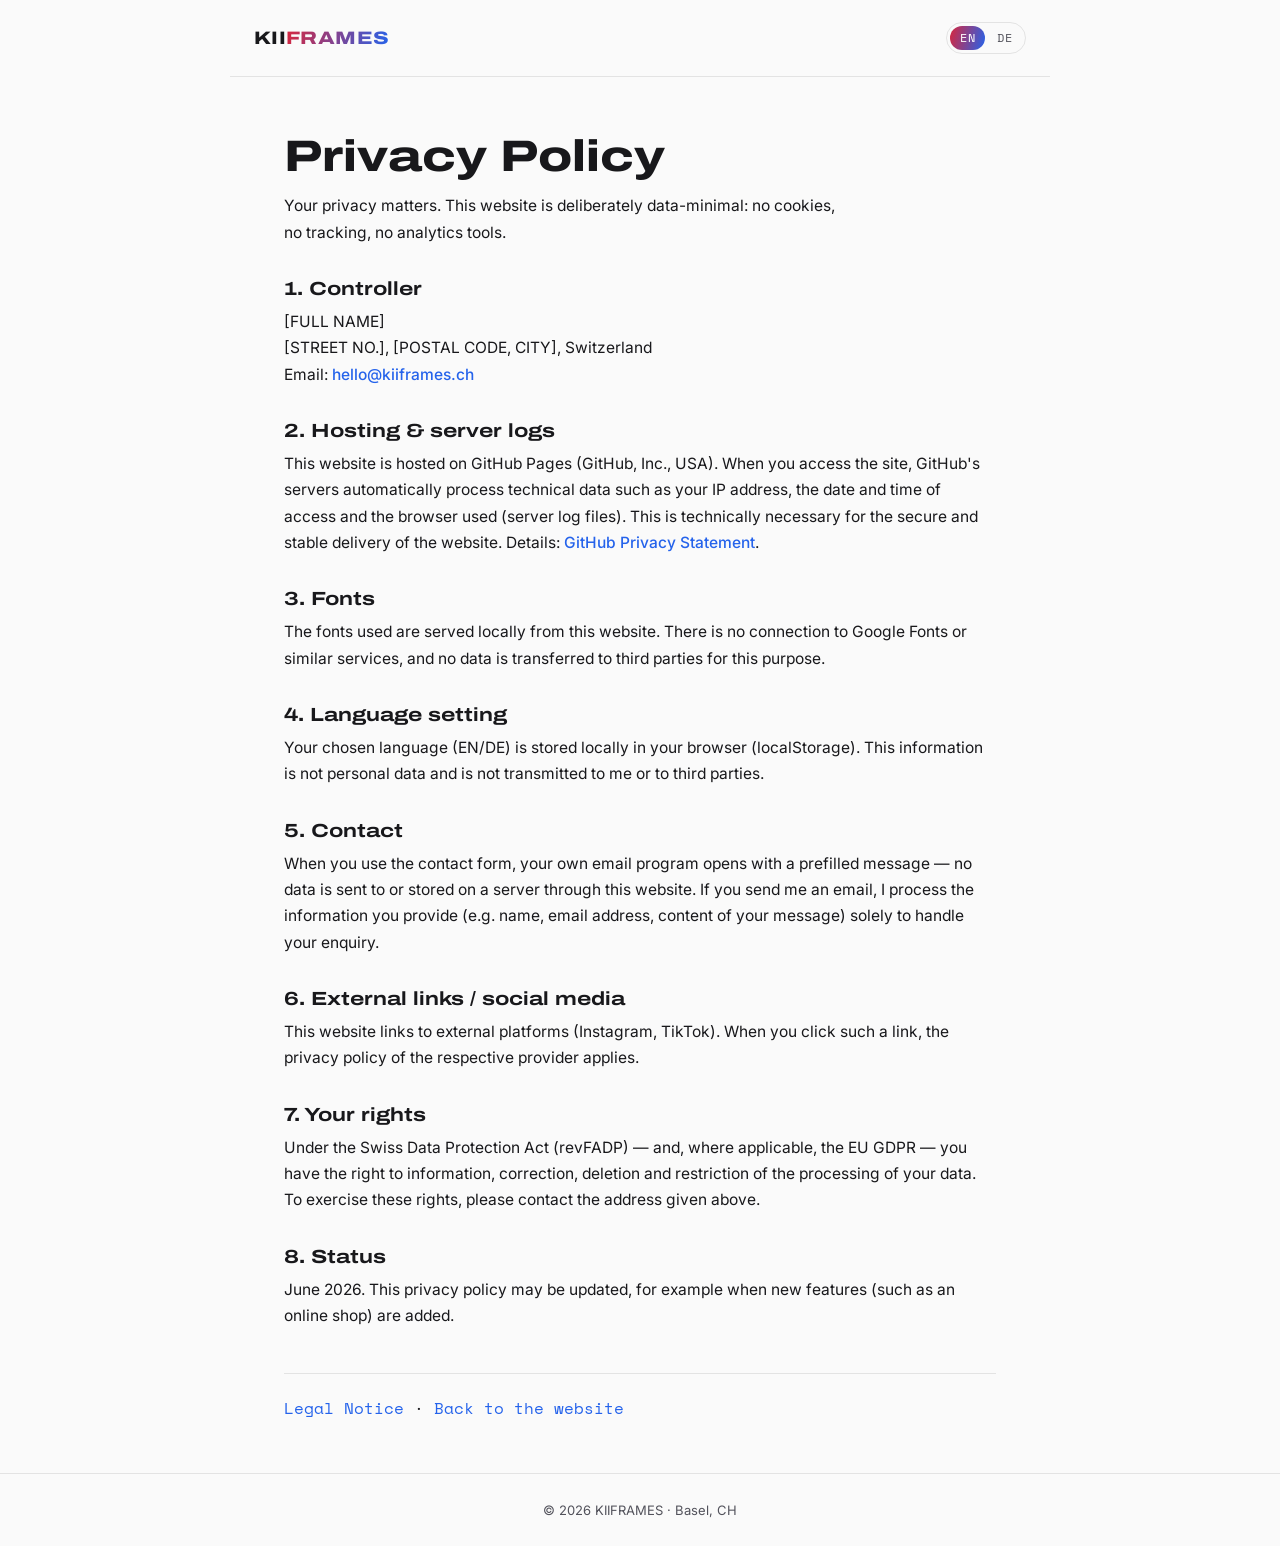
==== datenschutz.html @ 777efaf3 "feat: bilingual Impressum + Datenschutzerklaerung (Swiss law) Add impressum.html and datenschutz.htm" ====
<!DOCTYPE html>
<html lang="en">
<head>
<meta charset="UTF-8">
<meta name="viewport" content="width=device-width, initial-scale=1.0">
<meta http-equiv="Content-Security-Policy" content="default-src 'self'; base-uri 'self'; object-src 'none'; img-src 'self' data:; style-src 'self'; font-src 'self'; script-src 'self'; connect-src 'self'; form-action 'self'">
<title>Privacy Policy — KIIFRAMES</title>
<meta name="robots" content="noindex">
<link rel="icon" href="data:image/svg+xml,%3Csvg xmlns='http://www.w3.org/2000/svg' viewBox='0 0 32 32'%3E%3Crect width='32' height='32' rx='7' fill='%2314141A'/%3E%3Ctext x='16' y='22' font-family='Arial,sans-serif' font-size='17' font-weight='800' fill='%23D7263D' text-anchor='middle'%3EK%3C/text%3E%3C/svg%3E">
<link rel="stylesheet" href="fonts.css?v=1">
<link rel="stylesheet" href="styles.css?v=4">
</head>
<body class="legal-page">

<header class="legal-topbar">
  <a href="index.html" class="logo" aria-label="KIIFRAMES home">KII<span class="logo-accent">FRAMES</span></a>
  <div class="lang-switch" role="group" aria-label="Language / Sprache">
    <button type="button" class="lang-opt" data-lang="en" aria-pressed="true">EN</button>
    <button type="button" class="lang-opt" data-lang="de" aria-pressed="false">DE</button>
  </div>
</header>

<main class="legal">

  <!-- ENGLISH -->
  <div data-lang-content="en">
    <h1>Privacy Policy</h1>
    <p class="legal-lead">Your privacy matters. This website is deliberately data-minimal: no cookies, no tracking, no analytics tools.</p>

    <h2>1. Controller</h2>
    <p>
      [FULL NAME]<br>
      [STREET NO.], [POSTAL CODE, CITY], Switzerland<br>
      Email: <a href="mailto:hello@kiiframes.ch">hello@kiiframes.ch</a>
    </p>

    <h2>2. Hosting &amp; server logs</h2>
    <p>This website is hosted on GitHub Pages (GitHub, Inc., USA). When you access the site, GitHub's servers automatically process technical data such as your IP address, the date and time of access and the browser used (server log files). This is technically necessary for the secure and stable delivery of the website. Details: <a href="https://docs.github.com/site-policy/privacy-policies/github-general-privacy-statement" target="_blank" rel="noopener noreferrer">GitHub Privacy Statement</a>.</p>

    <h2>3. Fonts</h2>
    <p>The fonts used are served locally from this website. There is no connection to Google Fonts or similar services, and no data is transferred to third parties for this purpose.</p>

    <h2>4. Language setting</h2>
    <p>Your chosen language (EN/DE) is stored locally in your browser (localStorage). This information is not personal data and is not transmitted to me or to third parties.</p>

    <h2>5. Contact</h2>
    <p>When you use the contact form, your own email program opens with a prefilled message — no data is sent to or stored on a server through this website. If you send me an email, I process the information you provide (e.g. name, email address, content of your message) solely to handle your enquiry.</p>

    <h2>6. External links / social media</h2>
    <p>This website links to external platforms (Instagram, TikTok). When you click such a link, the privacy policy of the respective provider applies.</p>

    <h2>7. Your rights</h2>
    <p>Under the Swiss Data Protection Act (revFADP) — and, where applicable, the EU GDPR — you have the right to information, correction, deletion and restriction of the processing of your data. To exercise these rights, please contact the address given above.</p>

    <h2>8. Status</h2>
    <p>June 2026. This privacy policy may be updated, for example when new features (such as an online shop) are added.</p>

    <p class="legal-links"><a href="impressum.html">Legal Notice</a> · <a href="index.html">Back to the website</a></p>
  </div>

  <!-- DEUTSCH -->
  <div data-lang-content="de">
    <h1>Datenschutzerklärung</h1>
    <p class="legal-lead">Der Schutz deiner Daten ist mir wichtig. Diese Website ist bewusst datensparsam: keine Cookies, kein Tracking, keine Analyse-Tools.</p>

    <h2>1. Verantwortlicher</h2>
    <p>
      [VOLLSTÄNDIGER NAME]<br>
      [STRASSE NR.], [PLZ ORT], Schweiz<br>
      E-Mail: <a href="mailto:hello@kiiframes.ch">hello@kiiframes.ch</a>
    </p>

    <h2>2. Hosting &amp; Server-Logs</h2>
    <p>Diese Website wird über GitHub Pages (GitHub, Inc., USA) gehostet. Beim Aufruf der Seite verarbeiten die Server von GitHub aus technischen Gründen automatisch Daten wie deine IP-Adresse, Datum und Uhrzeit des Zugriffs sowie den verwendeten Browser (Server-Logfiles). Dies ist für die sichere und stabile Auslieferung der Website technisch notwendig. Details: <a href="https://docs.github.com/site-policy/privacy-policies/github-general-privacy-statement" target="_blank" rel="noopener noreferrer">GitHub Privacy Statement</a>.</p>

    <h2>3. Schriftarten</h2>
    <p>Die verwendeten Schriftarten werden lokal von dieser Website ausgeliefert. Es besteht keine Verbindung zu Google Fonts oder ähnlichen Diensten; dabei werden keine Daten an Dritte übertragen.</p>

    <h2>4. Spracheinstellung</h2>
    <p>Deine gewählte Sprache (DE/EN) wird lokal in deinem Browser gespeichert (localStorage). Diese Information ist nicht personenbezogen und wird weder an mich noch an Dritte übermittelt.</p>

    <h2>5. Kontaktaufnahme</h2>
    <p>Wenn du das Kontaktformular nutzt, öffnet sich dein eigenes E-Mail-Programm mit einer vorausgefüllten Nachricht — es werden keine Daten über diese Website an einen Server übermittelt oder gespeichert. Sendest du mir eine E-Mail, verarbeite ich die von dir mitgeteilten Angaben (z.B. Name, E-Mail-Adresse, Inhalt der Nachricht) ausschliesslich zur Bearbeitung deiner Anfrage.</p>

    <h2>6. Externe Links / Social Media</h2>
    <p>Diese Website verlinkt auf externe Plattformen (Instagram, TikTok). Beim Klick auf einen solchen Link gelten die Datenschutzbestimmungen des jeweiligen Anbieters.</p>

    <h2>7. Deine Rechte</h2>
    <p>Im Rahmen des Schweizer Datenschutzgesetzes (revDSG) — und sofern anwendbar der EU-DSGVO — hast du das Recht auf Auskunft, Berichtigung, Löschung und Einschränkung der Bearbeitung deiner Daten. Wende dich dafür an die oben genannte Kontaktadresse.</p>

    <h2>8. Stand</h2>
    <p>Juni 2026. Diese Datenschutzerklärung kann angepasst werden, z.B. wenn neue Funktionen (etwa ein Online-Shop) hinzukommen.</p>

    <p class="legal-links"><a href="impressum.html">Impressum</a> · <a href="index.html">Zurück zur Website</a></p>
  </div>

</main>

<footer class="legal-footer">
  <p>© 2026 KIIFRAMES · Basel, CH</p>
</footer>

<script src="legal.js?v=1"></script>
</body>
</html>
---- fonts.css ----
﻿/* latin-ext */
@font-face {
  font-family: 'Archivo Expanded';
  font-style: normal;
  font-weight: 600;
  font-stretch: 125%;
  font-display: swap;
  src: url(fonts/k3kPo8UDI-1M0wlSV9XAw6lQkqWY8Q8EsLyTOxK-vA.woff2) format('woff2');
  unicode-range: U+0100-02BA, U+02BD-02C5, U+02C7-02CC, U+02CE-02D7, U+02DD-02FF, U+0304, U+0308, U+0329, U+1D00-1DBF, U+1E00-1E9F, U+1EF2-1EFF, U+2020, U+20A0-20AB, U+20AD-20C0, U+2113, U+2C60-2C7F, U+A720-A7FF;
}
/* latin */
@font-face {
  font-family: 'Archivo Expanded';
  font-style: normal;
  font-weight: 600;
  font-stretch: 125%;
  font-display: swap;
  src: url(fonts/k3kPo8UDI-1M0wlSV9XAw6lQkqWY8Q8EsLydOxI.woff2) format('woff2');
  unicode-range: U+0000-00FF, U+0131, U+0152-0153, U+02BB-02BC, U+02C6, U+02DA, U+02DC, U+0304, U+0308, U+0329, U+2000-206F, U+20AC, U+2122, U+2191, U+2193, U+2212, U+2215, U+FEFF, U+FFFD;
}
/* latin-ext */
@font-face {
  font-family: 'Archivo Expanded';
  font-style: normal;
  font-weight: 700;
  font-stretch: 125%;
  font-display: swap;
  src: url(fonts/k3kPo8UDI-1M0wlSV9XAw6lQkqWY8Q8EsLyTOxK-vA.woff2) format('woff2');
  unicode-range: U+0100-02BA, U+02BD-02C5, U+02C7-02CC, U+02CE-02D7, U+02DD-02FF, U+0304, U+0308, U+0329, U+1D00-1DBF, U+1E00-1E9F, U+1EF2-1EFF, U+2020, U+20A0-20AB, U+20AD-20C0, U+2113, U+2C60-2C7F, U+A720-A7FF;
}
/* latin */
@font-face {
  font-family: 'Archivo Expanded';
  font-style: normal;
  font-weight: 700;
  font-stretch: 125%;
  font-display: swap;
  src: url(fonts/k3kPo8UDI-1M0wlSV9XAw6lQkqWY8Q8EsLydOxI.woff2) format('woff2');
  unicode-range: U+0000-00FF, U+0131, U+0152-0153, U+02BB-02BC, U+02C6, U+02DA, U+02DC, U+0304, U+0308, U+0329, U+2000-206F, U+20AC, U+2122, U+2191, U+2193, U+2212, U+2215, U+FEFF, U+FFFD;
}
/* latin-ext */
@font-face {
  font-family: 'Archivo Expanded';
  font-style: normal;
  font-weight: 800;
  font-stretch: 125%;
  font-display: swap;
  src: url(fonts/k3kPo8UDI-1M0wlSV9XAw6lQkqWY8Q8EsLyTOxK-vA.woff2) format('woff2');
  unicode-range: U+0100-02BA, U+02BD-02C5, U+02C7-02CC, U+02CE-02D7, U+02DD-02FF, U+0304, U+0308, U+0329, U+1D00-1DBF, U+1E00-1E9F, U+1EF2-1EFF, U+2020, U+20A0-20AB, U+20AD-20C0, U+2113, U+2C60-2C7F, U+A720-A7FF;
}
/* latin */
@font-face {
  font-family: 'Archivo Expanded';
  font-style: normal;
  font-weight: 800;
  font-stretch: 125%;
  font-display: swap;
  src: url(fonts/k3kPo8UDI-1M0wlSV9XAw6lQkqWY8Q8EsLydOxI.woff2) format('woff2');
  unicode-range: U+0000-00FF, U+0131, U+0152-0153, U+02BB-02BC, U+02C6, U+02DA, U+02DC, U+0304, U+0308, U+0329, U+2000-206F, U+20AC, U+2122, U+2191, U+2193, U+2212, U+2215, U+FEFF, U+FFFD;
}
/* latin-ext */
@font-face {
  font-family: 'Inter';
  font-style: normal;
  font-weight: 400;
  font-display: swap;
  src: url(fonts/UcC73FwrK3iLTeHuS_nVMrMxCp50SjIa25L7SUc.woff2) format('woff2');
  unicode-range: U+0100-02BA, U+02BD-02C5, U+02C7-02CC, U+02CE-02D7, U+02DD-02FF, U+0304, U+0308, U+0329, U+1D00-1DBF, U+1E00-1E9F, U+1EF2-1EFF, U+2020, U+20A0-20AB, U+20AD-20C0, U+2113, U+2C60-2C7F, U+A720-A7FF;
}
/* latin */
@font-face {
  font-family: 'Inter';
  font-style: normal;
  font-weight: 400;
  font-display: swap;
  src: url(fonts/UcC73FwrK3iLTeHuS_nVMrMxCp50SjIa1ZL7.woff2) format('woff2');
  unicode-range: U+0000-00FF, U+0131, U+0152-0153, U+02BB-02BC, U+02C6, U+02DA, U+02DC, U+0304, U+0308, U+0329, U+2000-206F, U+20AC, U+2122, U+2191, U+2193, U+2212, U+2215, U+FEFF, U+FFFD;
}
/* latin-ext */
@font-face {
  font-family: 'Inter';
  font-style: normal;
  font-weight: 500;
  font-display: swap;
  src: url(fonts/UcC73FwrK3iLTeHuS_nVMrMxCp50SjIa25L7SUc.woff2) format('woff2');
  unicode-range: U+0100-02BA, U+02BD-02C5, U+02C7-02CC, U+02CE-02D7, U+02DD-02FF, U+0304, U+0308, U+0329, U+1D00-1DBF, U+1E00-1E9F, U+1EF2-1EFF, U+2020, U+20A0-20AB, U+20AD-20C0, U+2113, U+2C60-2C7F, U+A720-A7FF;
}
/* latin */
@font-face {
  font-family: 'Inter';
  font-style: normal;
  font-weight: 500;
  font-display: swap;
  src: url(fonts/UcC73FwrK3iLTeHuS_nVMrMxCp50SjIa1ZL7.woff2) format('woff2');
  unicode-range: U+0000-00FF, U+0131, U+0152-0153, U+02BB-02BC, U+02C6, U+02DA, U+02DC, U+0304, U+0308, U+0329, U+2000-206F, U+20AC, U+2122, U+2191, U+2193, U+2212, U+2215, U+FEFF, U+FFFD;
}
/* latin-ext */
@font-face {
  font-family: 'Inter';
  font-style: normal;
  font-weight: 600;
  font-display: swap;
  src: url(fonts/UcC73FwrK3iLTeHuS_nVMrMxCp50SjIa25L7SUc.woff2) format('woff2');
  unicode-range: U+0100-02BA, U+02BD-02C5, U+02C7-02CC, U+02CE-02D7, U+02DD-02FF, U+0304, U+0308, U+0329, U+1D00-1DBF, U+1E00-1E9F, U+1EF2-1EFF, U+2020, U+20A0-20AB, U+20AD-20C0, U+2113, U+2C60-2C7F, U+A720-A7FF;
}
/* latin */
@font-face {
  font-family: 'Inter';
  font-style: normal;
  font-weight: 600;
  font-display: swap;
  src: url(fonts/UcC73FwrK3iLTeHuS_nVMrMxCp50SjIa1ZL7.woff2) format('woff2');
  unicode-range: U+0000-00FF, U+0131, U+0152-0153, U+02BB-02BC, U+02C6, U+02DA, U+02DC, U+0304, U+0308, U+0329, U+2000-206F, U+20AC, U+2122, U+2191, U+2193, U+2212, U+2215, U+FEFF, U+FFFD;
}
/* latin-ext */
@font-face {
  font-family: 'Inter';
  font-style: normal;
  font-weight: 700;
  font-display: swap;
  src: url(fonts/UcC73FwrK3iLTeHuS_nVMrMxCp50SjIa25L7SUc.woff2) format('woff2');
  unicode-range: U+0100-02BA, U+02BD-02C5, U+02C7-02CC, U+02CE-02D7, U+02DD-02FF, U+0304, U+0308, U+0329, U+1D00-1DBF, U+1E00-1E9F, U+1EF2-1EFF, U+2020, U+20A0-20AB, U+20AD-20C0, U+2113, U+2C60-2C7F, U+A720-A7FF;
}
/* latin */
@font-face {
  font-family: 'Inter';
  font-style: normal;
  font-weight: 700;
  font-display: swap;
  src: url(fonts/UcC73FwrK3iLTeHuS_nVMrMxCp50SjIa1ZL7.woff2) format('woff2');
  unicode-range: U+0000-00FF, U+0131, U+0152-0153, U+02BB-02BC, U+02C6, U+02DA, U+02DC, U+0304, U+0308, U+0329, U+2000-206F, U+20AC, U+2122, U+2191, U+2193, U+2212, U+2215, U+FEFF, U+FFFD;
}
/* latin-ext */
@font-face {
  font-family: 'Space Mono';
  font-style: normal;
  font-weight: 400;
  font-display: swap;
  src: url(fonts/i7dPIFZifjKcF5UAWdDRYE98RWq7.woff2) format('woff2');
  unicode-range: U+0100-02BA, U+02BD-02C5, U+02C7-02CC, U+02CE-02D7, U+02DD-02FF, U+0304, U+0308, U+0329, U+1D00-1DBF, U+1E00-1E9F, U+1EF2-1EFF, U+2020, U+20A0-20AB, U+20AD-20C0, U+2113, U+2C60-2C7F, U+A720-A7FF;
}
/* latin */
@font-face {
  font-family: 'Space Mono';
  font-style: normal;
  font-weight: 400;
  font-display: swap;
  src: url(fonts/i7dPIFZifjKcF5UAWdDRYEF8RQ.woff2) format('woff2');
  unicode-range: U+0000-00FF, U+0131, U+0152-0153, U+02BB-02BC, U+02C6, U+02DA, U+02DC, U+0304, U+0308, U+0329, U+2000-206F, U+20AC, U+2122, U+2191, U+2193, U+2212, U+2215, U+FEFF, U+FFFD;
}
---- styles.css ----
/* Custom animatable property — workaround for the Chromium bug where
   backdrop-filter blur snaps instead of transitioning smoothly */
@property --blur-amount {
  syntax: '<length>';
  inherits: false;
  initial-value: 0px;
}

/* ============================================
   KIIFRAMES — Design Tokens
   ============================================ */
:root {
  /* Monochrome + blue accent (UI/UX Pro Max "sports portfolio" recommendation) */
  --color-bg: #FAFAFA;
  --color-bg-soft: #F1F1F4;
  --color-ink: #18181B;
  --color-ink-soft: #52525B;
  --color-accent: #2563EB;        /* blue — primary interactive accent */
  --color-accent-2: #D7263D;      /* red — secondary accent ("Rotblau") */
  --color-accent-soft: #DBE6FE;
  --gradient-rb: linear-gradient(105deg, #D7263D 0%, #2563EB 100%);
  --color-line: rgba(24, 24, 27, 0.1);
  --color-white: #ffffff;

  --radius-sm: 14px;
  --radius-md: 22px;
  --radius-lg: 32px;
  --radius-pill: 999px;

  --ease-out: cubic-bezier(0.16, 1, 0.3, 1);
  --ease-spring: cubic-bezier(0.34, 1.56, 0.64, 1);

  --font-display: 'Archivo Expanded', sans-serif;
  --font-body: 'Inter', sans-serif;
  --font-mono: 'Space Mono', monospace;
}

* { margin: 0; padding: 0; box-sizing: border-box; }

html { scroll-behavior: smooth; }

body {
  background: var(--color-bg);
  color: var(--color-ink);
  font-family: var(--font-body);
  -webkit-font-smoothing: antialiased;
  overflow-x: hidden;
}

img { display: block; max-width: 100%; }
a { color: inherit; text-decoration: none; }
button { font-family: inherit; border: none; background: none; cursor: pointer; }
ul { list-style: none; }
::selection { background: var(--color-accent); color: white; }

/* Reduced motion respect */
@media (prefers-reduced-motion: reduce) {
  * { animation-duration: 0.01ms !important; transition-duration: 0.01ms !important; scroll-behavior: auto !important; }
}

/* Focus visibility */
a:focus-visible, button:focus-visible, input:focus-visible, select:focus-visible, textarea:focus-visible {
  outline: 2px solid var(--color-accent);
  outline-offset: 3px;
  border-radius: var(--radius-sm);
}

/* Skip link — keyboard users jump past the nav */
.skip-link {
  position: absolute;
  top: -60px;
  left: 16px;
  z-index: 3000;
  padding: 10px 18px;
  background: var(--color-ink);
  color: white;
  border-radius: var(--radius-pill);
  font-size: 14px;
  font-weight: 600;
  transition: top 0.25s var(--ease-out);
}
.skip-link:focus { top: 16px; }

/* ============================================
   Grain overlay + cursor glow
   ============================================ */
.grain-overlay {
  position: fixed;
  inset: 0;
  pointer-events: none;
  z-index: 9998;
  opacity: 0.025;
  mix-blend-mode: overlay;
  background-image: url("data:image/svg+xml,%3Csvg xmlns='http://www.w3.org/2000/svg' width='100' height='100'%3E%3Cfilter id='n'%3E%3CfeTurbulence type='fractalNoise' baseFrequency='0.9' numOctaves='2' stitchTiles='stitch'/%3E%3C/filter%3E%3Crect width='100%25' height='100%25' filter='url(%23n)'/%3E%3C/svg%3E");
}
.cursor-glow {
  position: fixed;
  width: 500px;
  height: 500px;
  border-radius: 50%;
  background: radial-gradient(circle, rgba(37, 99, 235, 0.06), transparent 70%);
  pointer-events: none;
  z-index: 1;
  transform: translate(-50%, -50%);
  transition: opacity 0.3s;
  opacity: 0;
}
@media (hover: hover) and (pointer: fine) {
  .cursor-glow.active { opacity: 1; }
}

/* ============================================
   Navbar
   ============================================ */
.navbar {
  position: fixed;
  top: 0; left: 0; right: 0;
  z-index: 1000;
  padding: 18px 32px;
  transition: padding 0.3s var(--ease-out), background 0.3s var(--ease-out);
}
.navbar.scrolled { padding: 14px 24px; }
.navbar-inner {
  max-width: 1240px;
  margin: 0 auto;
  display: flex;
  align-items: center;
  justify-content: space-between;
  padding: 0;
  border: 1px solid transparent; /* reserved so the pill border adds no shift */
  border-radius: var(--radius-pill);
  transition:
    max-width 0.45s var(--ease-out),
    padding 0.45s var(--ease-out),
    background-color 0.45s var(--ease-out),
    border-color 0.45s var(--ease-out),
    box-shadow 0.45s var(--ease-out);
}
/* Scrolled: the bar condenses into a centered floating glass pill;
   it resets to full width once you scroll back to the very top. */
.navbar.scrolled .navbar-inner {
  max-width: 1080px;
  padding: 9px 12px 9px 22px;
  /* Real frosted glass: low opacity so the strong blur behind shows through,
     a faint white rim and a top sheen for the glassy highlight. */
  background-color: rgba(250, 250, 250, 0.42);
  backdrop-filter: blur(26px) saturate(165%);
  -webkit-backdrop-filter: blur(26px) saturate(165%);
  border-color: rgba(255, 255, 255, 0.55);
  box-shadow: 0 16px 44px -20px rgba(20, 20, 26, 0.3),
              inset 0 1px 0 rgba(255, 255, 255, 0.6);
}
.logo {
  font-family: var(--font-display);
  font-weight: 800;
  font-size: 18px;
  letter-spacing: 0.02em;
}
.logo-accent {
  color: var(--color-accent-2); /* fallback */
  background: var(--gradient-rb);
  -webkit-background-clip: text;
  background-clip: text;
  -webkit-text-fill-color: transparent;
}

.nav-links {
  display: flex;
  align-items: center;
  gap: 24px;
  font-size: 14px;
  font-weight: 500;
}
.nav-links a {
  position: relative;
  padding: 6px 2px;
  color: var(--color-ink-soft);
  transition: color 0.2s;
}
.nav-links a:not(.nav-cta):not(.nav-social)::after {
  content: '';
  position: absolute;
  left: 0; bottom: 0;
  width: 0; height: 1.5px;
  background: var(--color-accent);
  transition: width 0.3s var(--ease-out);
}
.nav-links a:not(.nav-cta):not(.nav-social):hover { color: var(--color-ink); }
.nav-links a:not(.nav-cta):not(.nav-social):hover::after { width: 100%; }

.nav-cta {
  background: var(--color-ink);
  color: white !important;
  padding: 9px 18px;
  border-radius: var(--radius-pill);
  transition: background 0.25s var(--ease-out), transform 0.25s var(--ease-out);
}
.nav-cta:hover { background: var(--gradient-rb); transform: translateY(-2px); }

/* Social icon buttons (header + mobile menu) */
.nav-socials { display: flex; align-items: center; gap: 8px; }
.nav-social {
  display: inline-flex;
  align-items: center;
  justify-content: center;
  width: 38px;
  height: 38px;
  border-radius: 50%;
  border: 1px solid var(--color-line);
  color: var(--color-ink-soft);
  transition: transform 0.3s var(--ease-spring), background 0.3s var(--ease-out),
              color 0.25s, border-color 0.25s, box-shadow 0.3s var(--ease-out);
}
.nav-social svg { transition: transform 0.4s var(--ease-spring); }
.nav-social:hover {
  background: var(--gradient-rb);
  color: #fff;
  border-color: transparent;
  transform: translateY(-3px) scale(1.06);
  box-shadow: 0 10px 22px -10px rgba(37, 99, 235, 0.55);
}
.nav-social:hover svg { transform: rotate(-8deg) scale(1.12); }
.nav-social:active { transform: translateY(-1px) scale(0.98); }

/* Language switch (EN / DE) */
.lang-switch {
  display: inline-flex;
  align-items: center;
  gap: 2px;
  padding: 3px;
  border: 1px solid var(--color-line);
  border-radius: var(--radius-pill);
}
.lang-opt {
  font-family: var(--font-mono);
  font-size: 12px;
  font-weight: 500;
  letter-spacing: 0.04em;
  color: var(--color-ink-soft);
  padding: 6px 10px;
  border-radius: var(--radius-pill);
  line-height: 1;
  transition: color 0.2s, background 0.3s var(--ease-out);
}
.lang-opt:hover { color: var(--color-ink); }
.lang-opt.is-active { color: #fff; background: var(--gradient-rb); }
.mobile-menu .lang-switch { margin-top: 4px; }
.mobile-menu .lang-opt { font-size: 16px; padding: 9px 16px; }

.nav-burger {
  display: none;
  flex-direction: column;
  gap: 5px;
  width: 28px;
  z-index: 1100;
}
.nav-burger span {
  height: 2px;
  width: 100%;
  background: var(--color-ink);
  border-radius: 2px;
  transition: transform 0.3s var(--ease-out), opacity 0.3s;
}
.nav-burger.open span:nth-child(1) { transform: translateY(7px) rotate(45deg); }
.nav-burger.open span:nth-child(2) { opacity: 0; }
.nav-burger.open span:nth-child(3) { transform: translateY(-7px) rotate(-45deg); }

.mobile-menu {
  position: fixed;
  inset: 0;
  z-index: 999;
  background: var(--color-bg);
  display: flex;
  flex-direction: column;
  align-items: center;
  justify-content: center;
  gap: 28px;
  font-family: var(--font-display);
  font-size: 32px;
  font-weight: 700;
  transform: translateY(-100%);
  opacity: 0;
  transition: transform 0.4s var(--ease-out), opacity 0.4s var(--ease-out);
  pointer-events: none;
}
.mobile-menu.open {
  transform: translateY(0);
  opacity: 1;
  pointer-events: auto;
}
.mobile-socials { display: flex; gap: 16px; margin-top: 12px; }
.mobile-socials .nav-social { width: 54px; height: 54px; }

/* ============================================
   Hero
   ============================================ */
.hero {
  position: relative;
  min-height: 100vh;
  min-height: 100dvh;
  display: flex;
  flex-direction: column;
  justify-content: center;
  padding: 140px 32px 100px;
  overflow: hidden;
}
.hero-bg { position: absolute; inset: 0; z-index: -1; }
.hero-bg-img {
  width: 100%;
  height: 100%;
  object-fit: cover;
  object-position: center 25%;
  filter: grayscale(0.15) contrast(1.05);
}
.hero-bg-fade {
  position: absolute;
  inset: 0;
  background:
    linear-gradient(180deg, rgba(250,250,250,0.55) 0%, rgba(250,250,250,0.88) 55%, var(--color-bg) 92%),
    linear-gradient(90deg, rgba(250,250,250,0.6) 0%, rgba(250,250,250,0.15) 45%, rgba(250,250,250,0.15) 55%, rgba(250,250,250,0.6) 100%);
}

.hero-content {
  position: relative;
  max-width: 1240px;
  width: 100%;
  margin: 0 auto;
}
.hero-eyebrow {
  font-family: var(--font-mono);
  font-size: 13px;
  letter-spacing: 0.08em;
  text-transform: uppercase;
  color: var(--color-accent);
  margin-bottom: 18px;
}
.hero-title {
  font-family: var(--font-display);
  font-weight: 800;
  font-size: clamp(48px, 9vw, 108px);
  line-height: 0.98;
  letter-spacing: -0.01em;
  max-width: 900px;
}
.hero-title-outline {
  color: transparent;
  -webkit-text-stroke: 1.5px var(--color-ink);
}
.hero-sub {
  margin-top: 28px;
  max-width: 480px;
  font-size: 17px;
  line-height: 1.55;
  color: var(--color-ink-soft);
}
.hero-actions {
  display: flex;
  flex-wrap: wrap;
  gap: 14px;
  margin-top: 40px;
}

/* Buttons */
.btn {
  display: inline-flex;
  align-items: center;
  justify-content: center;
  gap: 10px;
  padding: 15px 26px;
  min-height: 44px;
  border-radius: var(--radius-pill);
  font-size: 15px;
  font-weight: 600;
  transition: transform 0.3s var(--ease-out), box-shadow 0.3s var(--ease-out), background 0.3s var(--ease-out);
  white-space: nowrap;
}
.btn svg { transition: transform 0.3s var(--ease-spring); }
.btn-primary { background: var(--color-ink); color: white; }
.btn-primary:hover {
  background: var(--gradient-rb);
  transform: translateY(-3px);
  box-shadow: 0 14px 30px -10px rgba(37, 99, 235, 0.45);
}
.btn-primary:hover svg { transform: translateX(3px); }
.btn-ghost {
  background: rgba(255,255,255,0.5);
  border: 1px solid var(--color-line);
  color: var(--color-ink);
  backdrop-filter: blur(8px);
}
.btn-ghost:hover {
  background: white;
  transform: translateY(-3px);
  box-shadow: 0 12px 28px -12px rgba(20,20,26,0.18);
}
.btn-large { padding: 18px 30px; font-size: 16px; }

.hero-scroll-hint {
  position: absolute;
  bottom: 36px;
  left: 32px;
  display: flex;
  flex-direction: column;
  align-items: center;
  gap: 10px;
  font-family: var(--font-mono);
  font-size: 11px;
  letter-spacing: 0.1em;
  color: var(--color-ink-soft);
}
.scroll-line {
  width: 1px;
  height: 36px;
  background: linear-gradient(180deg, var(--color-ink-soft), transparent);
  animation: scrollPulse 2s ease-in-out infinite;
}
@keyframes scrollPulse {
  0%, 100% { opacity: 0.3; }
  50% { opacity: 1; }
}

/* ============================================
   Marquee
   ============================================ */
.marquee {
  background: var(--color-ink);
  color: var(--color-bg);
  overflow: hidden;
  padding: 14px 0;
  white-space: nowrap;
}
.marquee-track {
  display: inline-flex;
  gap: 24px;
  font-family: var(--font-display);
  font-weight: 700;
  font-size: 15px;
  letter-spacing: 0.04em;
  animation: marqueeScroll 36s linear infinite;
  width: max-content;
}
.marquee-set { display: inline-flex; gap: 24px; flex-shrink: 0; }
.marquee-set span:nth-child(odd) { color: var(--color-accent); }
.marquee-set span:nth-child(even) { color: var(--color-accent-2); }
@keyframes marqueeScroll {
  from { transform: translateX(0); }
  to { transform: translateX(-25%); }
}

/* ============================================
   Section heads (shared)
   ============================================ */
.section-head {
  max-width: 1240px;
  margin: 0 auto;
  padding: 110px 32px 56px;
}
.section-eyebrow {
  font-family: var(--font-mono);
  font-size: 13px;
  letter-spacing: 0.08em;
  text-transform: uppercase;
  color: var(--color-accent);
  margin-bottom: 14px;
}
.section-title {
  font-family: var(--font-display);
  font-weight: 800;
  font-size: clamp(32px, 5vw, 52px);
  line-height: 1.05;
  max-width: 640px;
}
.section-desc {
  margin-top: 16px;
  max-width: 480px;
  font-size: 16px;
  line-height: 1.6;
  color: var(--color-ink-soft);
}

/* ============================================
   Services — Glass hover cards (signature element)
   ============================================ */
.services { position: relative; }
.services-grid {
  max-width: 1240px;
  margin: 0 auto;
  padding: 0 32px 120px;
  display: grid;
  grid-template-columns: repeat(4, 1fr);
  gap: 20px;
}
.service-card {
  position: relative;
  aspect-ratio: 3 / 4;
  border-radius: var(--radius-lg);
  overflow: hidden;
  isolation: isolate;
  text-align: left;
  display: flex;
  flex-direction: column;
  justify-content: flex-end;
  background: var(--color-ink);
  transition: transform 0.5s var(--ease-out), box-shadow 0.5s var(--ease-out);
}
.service-card:hover {
  transform: translateY(-10px);
  box-shadow: 0 30px 60px -20px rgba(20,20,26,0.35);
}
.service-card-media { position: absolute; inset: 0; z-index: 0; }
.service-card-media img {
  width: 100%;
  height: 100%;
  object-fit: cover;
  filter: contrast(1.03);
  transform: scale(1.08);
  transition: transform 1.1s var(--ease-out), filter 0.6s var(--ease-out);
}
.service-card:hover .service-card-media img {
  transform: scale(1.16);
  filter: contrast(1.05);
}
.service-card-glass {
  position: absolute;
  inset: 0;
  z-index: 1;
  background: linear-gradient(180deg, rgba(20,20,26,0.0) 0%, rgba(20,20,26,0.55) 100%);
  transition: background 0.6s var(--ease-out);
}
.service-card-glass::after {
  content: '';
  position: absolute;
  inset: 0;
  --blur-amount: 0px;
  backdrop-filter: blur(var(--blur-amount));
  -webkit-backdrop-filter: blur(var(--blur-amount));
  transition: --blur-amount 0.6s var(--ease-out);
}
.service-card:hover .service-card-glass {
  background: linear-gradient(180deg, rgba(20,20,26,0.1) 0%, rgba(20,20,26,0.5) 100%);
}
.service-card:hover .service-card-glass::after { --blur-amount: 3px; }
.service-card-glass::before {
  content: '';
  position: absolute;
  top: 0; left: -150%;
  width: 80%;
  height: 100%;
  background: linear-gradient(115deg, transparent 20%, rgba(255,255,255,0.18) 50%, transparent 80%);
  transform: skewX(-15deg);
  transition: left 0.9s var(--ease-out);
  z-index: 1;
}
.service-card:hover .service-card-glass::before { left: 150%; }

.service-card-body {
  position: relative;
  z-index: 2;
  padding: 26px;
  color: white;
  text-shadow: 0 2px 12px rgba(0,0,0,0.35);
}
.service-card-tag {
  font-family: var(--font-mono);
  font-size: 12px;
  color: rgba(255,255,255,0.65);
  display: block;
  margin-bottom: 10px;
}
.service-card-body h3 {
  font-family: var(--font-display);
  font-weight: 700;
  font-size: 23px;
  line-height: 1.12;
}
.service-card-price {
  margin-top: 10px;
  font-size: 14px;
  color: rgba(255,255,255,0.78);
  font-weight: 500;
}
.service-card-arrow {
  position: absolute;
  top: 22px;
  right: 22px;
  z-index: 2;
  width: 38px;
  height: 38px;
  border-radius: 50%;
  background: rgba(255,255,255,0.12);
  border: 1px solid rgba(255,255,255,0.25);
  backdrop-filter: blur(6px);
  display: flex;
  align-items: center;
  justify-content: center;
  color: white;
  transform: scale(0.85) rotate(-30deg);
  opacity: 0;
  transition: transform 0.4s var(--ease-spring), opacity 0.4s var(--ease-out), background 0.3s;
}
.service-card:hover .service-card-arrow { transform: scale(1) rotate(0deg); opacity: 1; }
.service-card:hover .service-card-arrow:hover { background: var(--color-accent); }

@media (max-width: 980px) { .services-grid { grid-template-columns: repeat(2, 1fr); } }
@media (max-width: 600px) {
  .services-grid { grid-template-columns: 1fr; }
  .service-card { aspect-ratio: 4/3; }
}

/* ============================================
   Football Presets section
   ============================================ */
.presets {
  background: var(--color-ink);
  color: white;
  border-radius: var(--radius-lg) var(--radius-lg) 0 0;
  position: relative;
  overflow: hidden;
}
.presets::before {
  content: '';
  position: absolute;
  top: -20%; right: -10%;
  width: 60%; height: 60%;
  background: radial-gradient(circle, rgba(37,99,235,0.25), transparent 70%);
  filter: blur(40px);
  pointer-events: none;
}
.presets-inner {
  max-width: 1240px;
  margin: 0 auto;
  padding: 120px 32px;
  display: grid;
  grid-template-columns: 1fr 1.1fr;
  gap: 80px;
  align-items: center;
  position: relative;
}
.presets-visual { position: relative; display: flex; align-items: center; justify-content: center; }
.preset-showcase {
  display: grid;
  grid-template-columns: repeat(2, 1fr);
  gap: 16px;
  width: 100%;
  max-width: 420px;
}
.preset-tile {
  position: relative;
  aspect-ratio: 2/3; /* matches the before/after preview images (label baked in) */
  border-radius: var(--radius-md);
  overflow: hidden;
  margin: 0;
  border: 1px solid rgba(255,255,255,0.08);
  box-shadow: 0 24px 50px -18px rgba(0,0,0,0.5);
  transition: transform 0.45s var(--ease-out), box-shadow 0.45s var(--ease-out);
}
.preset-tile:hover { transform: translateY(-6px); box-shadow: 0 32px 60px -16px rgba(0,0,0,0.6); }
.preset-tile-trigger {
  position: absolute;
  inset: 0;
  width: 100%;
  height: 100%;
  padding: 0;
  cursor: zoom-in;
  display: block;
}
.preset-tile img {
  width: 100%;
  height: 100%;
  object-fit: cover;
  transition: transform 0.7s var(--ease-out), filter 0.5s;
}
.preset-tile:hover img { transform: scale(1.07); }
.preset-tile-zoom {
  position: absolute;
  top: 10px;
  right: 10px;
  z-index: 2;
  width: 32px;
  height: 32px;
  border-radius: 50%;
  background: rgba(20,20,26,0.55);
  border: 1px solid rgba(255,255,255,0.2);
  backdrop-filter: blur(6px);
  -webkit-backdrop-filter: blur(6px);
  color: white;
  display: flex;
  align-items: center;
  justify-content: center;
  opacity: 0;
  transform: scale(0.8);
  transition: opacity 0.3s var(--ease-out), transform 0.3s var(--ease-spring), background 0.25s;
}
.preset-tile:hover .preset-tile-zoom { opacity: 1; transform: scale(1); }
.preset-tile-trigger:hover .preset-tile-zoom { background: var(--color-accent); }
@media (max-width: 480px) { .preset-showcase { max-width: 320px; gap: 12px; } }

.presets-content .section-eyebrow { color: #93B4FF; }
.presets-title {
  font-family: var(--font-display);
  font-weight: 800;
  font-size: clamp(38px, 5.5vw, 64px);
  line-height: 1.0;
  margin-bottom: 22px;
}
.presets-desc {
  font-size: 16px;
  line-height: 1.65;
  color: rgba(255,255,255,0.68);
  max-width: 480px;
}
.presets-features {
  margin-top: 28px;
  display: flex;
  flex-direction: column;
  gap: 12px;
  font-size: 15px;
}
.presets-features .check { color: var(--color-accent); font-weight: 700; margin-right: 8px; }
.presets-purchase {
  margin-top: 40px;
  display: flex;
  align-items: center;
  gap: 28px;
  flex-wrap: wrap;
  padding: 24px;
  background: rgba(255,255,255,0.05);
  border: 1px solid rgba(255,255,255,0.1);
  border-radius: var(--radius-md);
  backdrop-filter: blur(10px);
}
.price-amount { font-family: var(--font-display); font-weight: 800; font-size: 32px; display: block; }
.price-note { font-size: 13px; color: rgba(255,255,255,0.55); }
.presets .btn-primary { background: var(--color-accent); }
.presets .btn-primary:hover { background: white; color: var(--color-ink); box-shadow: 0 14px 30px -10px rgba(255,255,255,0.3); }

@media (max-width: 900px) {
  .presets-inner { grid-template-columns: 1fr; gap: 60px; }
  .presets-visual { padding: 0 12px; }
}

/* ============================================
   About
   ============================================ */
.about { padding: 0 32px 60px; }
.about-inner {
  max-width: 1240px;
  margin: 0 auto;
  display: grid;
  grid-template-columns: 0.85fr 1.15fr;
  gap: 64px;
  align-items: center;
}
.about-media {
  border-radius: var(--radius-lg);
  overflow: hidden;
  aspect-ratio: 4/5;
  position: relative;
  box-shadow: 0 30px 70px -25px rgba(20,20,26,0.3);
}
.about-media img { width: 100%; height: 100%; object-fit: cover; transition: transform 0.8s var(--ease-out); }
.about-media:hover img { transform: scale(1.04); }
.about-content .section-eyebrow { margin-bottom: 12px; }
.about-title {
  font-family: var(--font-display);
  font-weight: 800;
  font-size: clamp(30px, 4vw, 42px);
  line-height: 1.05;
  margin-bottom: 22px;
}
.about-text { font-size: 16px; line-height: 1.65; color: var(--color-ink-soft); max-width: 520px; }
.about-text + .about-text { margin-top: 16px; }
.about-logos {
  margin-top: 30px;
  display: flex;
  align-items: center;
  gap: 10px;
  flex-wrap: wrap;
  font-family: var(--font-mono);
  font-size: 12.5px;
  letter-spacing: 0.03em;
  color: var(--color-ink-soft);
}
.about-logos span:not(:nth-child(even)) {
  padding: 7px 14px;
  background: var(--color-bg-soft);
  border-radius: var(--radius-pill);
  border: 1px solid var(--color-line);
  color: var(--color-ink);
  font-weight: 500;
}
.about-logos span:nth-child(even) { color: var(--color-accent); }
@media (max-width: 860px) {
  .about-inner { grid-template-columns: 1fr; gap: 36px; }
  .about-media { max-width: 340px; margin: 0 auto; }
}

/* ============================================
   Gallery
   ============================================ */
.gallery { padding-bottom: 60px; }
.gallery-grid {
  max-width: 1240px;
  margin: 0 auto;
  padding: 0 32px;
  display: grid;
  grid-template-columns: repeat(4, 1fr);
  grid-auto-rows: 200px;
  gap: 16px;
}
.gallery-item {
  border-radius: var(--radius-md);
  overflow: hidden;
  position: relative;
  grid-row: span 1;
  display: block;
  width: 100%;
  height: 100%;
  padding: 0;
  cursor: zoom-in;
}
.gallery-item-tall { grid-row: span 2; }
.gallery-item img {
  width: 100%;
  height: 100%;
  object-fit: cover;
  transition: transform 0.7s var(--ease-out), filter 0.5s;
  filter: grayscale(0.1);
}
.gallery-item::after {
  content: '';
  position: absolute;
  inset: 0;
  background: linear-gradient(180deg, transparent 60%, rgba(0,0,0,0.35));
  opacity: 0;
  transition: opacity 0.4s;
}
.gallery-item:hover img { transform: scale(1.08); filter: grayscale(0); }
.gallery-item:hover::after { opacity: 1; }
@media (max-width: 900px) {
  .gallery-grid { grid-template-columns: repeat(2, 1fr); grid-auto-rows: 180px; }
}
@media (max-width: 560px) {
  .gallery-grid { grid-template-columns: 1fr; grid-auto-rows: 240px; }
  .gallery-item-tall { grid-row: span 1; }
}

/* ============================================
   Contact + form
   ============================================ */
.contact { padding: 100px 32px 120px; display: flex; justify-content: center; }
.contact-glass-panel {
  max-width: 760px;
  width: 100%;
  text-align: center;
  padding: 72px 40px;
  border-radius: var(--radius-lg);
  background: linear-gradient(160deg, rgba(255,255,255,0.6), rgba(255,255,255,0.2));
  border: 1px solid rgba(255,255,255,0.5);
  backdrop-filter: blur(20px);
  box-shadow: 0 30px 80px -30px rgba(20,20,26,0.15);
  position: relative;
  overflow: hidden;
}
.contact-glass-panel::before {
  content: '';
  position: absolute;
  top: -40%; left: -20%;
  width: 70%; height: 140%;
  background: radial-gradient(circle, rgba(37,99,235,0.12), transparent 70%);
  filter: blur(30px);
}
.contact-title {
  font-family: var(--font-display);
  font-weight: 800;
  font-size: clamp(32px, 5vw, 48px);
  line-height: 1.08;
  margin: 14px 0 18px;
  position: relative;
}
.contact-desc {
  max-width: 440px;
  margin: 0 auto 32px;
  color: var(--color-ink-soft);
  font-size: 16px;
  line-height: 1.6;
  position: relative;
}

.contact-form {
  position: relative;
  text-align: left;
  max-width: 520px;
  margin: 0 auto;
  display: flex;
  flex-direction: column;
  gap: 16px;
}
.form-row { display: grid; grid-template-columns: 1fr 1fr; gap: 16px; }
.form-field { display: flex; flex-direction: column; gap: 7px; }
.form-field label {
  font-size: 13px;
  font-weight: 600;
  color: var(--color-ink);
  font-family: var(--font-mono);
  letter-spacing: 0.02em;
}
.contact-form input,
.contact-form select,
.contact-form textarea {
  font-family: inherit;
  font-size: 15px;
  color: var(--color-ink);
  padding: 13px 15px;
  min-height: 44px;
  background: rgba(255,255,255,0.7);
  border: 1px solid var(--color-line);
  border-radius: var(--radius-sm);
  transition: border-color 0.2s, background 0.2s;
}
.contact-form input:focus,
.contact-form select:focus,
.contact-form textarea:focus {
  border-color: var(--color-accent);
  background: white;
}
.contact-form textarea { resize: vertical; }
.contact-form .btn { align-self: flex-start; margin-top: 6px; }
.form-hint {
  font-size: 13px;
  color: var(--color-ink-soft);
  margin-top: 2px;
}
.form-hint a { color: var(--color-accent); font-weight: 600; }
@media (max-width: 520px) {
  .form-row { grid-template-columns: 1fr; }
  .contact-glass-panel { padding: 56px 24px; }
}

/* ============================================
   Footer
   ============================================ */
.footer { border-top: 1px solid var(--color-line); padding: 40px 32px; }
.footer-inner {
  max-width: 1240px;
  margin: 0 auto;
  display: flex;
  align-items: center;
  justify-content: space-between;
  flex-wrap: wrap;
  gap: 20px;
}
.footer-socials { display: flex; gap: 14px; }
.social-link {
  display: flex;
  align-items: center;
  gap: 8px;
  padding: 10px 16px;
  border-radius: var(--radius-pill);
  border: 1px solid var(--color-line);
  font-size: 14px;
  font-weight: 500;
  transition: background 0.25s, transform 0.25s var(--ease-out), border-color 0.25s;
}
.social-link:hover {
  background: var(--color-ink);
  color: white;
  border-color: var(--color-ink);
  transform: translateY(-3px);
}
.footer-copy { font-size: 13px; color: var(--color-ink-soft); }

/* ============================================
   Modals — frosted glass overlay system
   ============================================ */
.modal-overlay {
  position: fixed;
  inset: 0;
  z-index: 2000;
  display: flex;
  align-items: center;
  justify-content: center;
  padding: 24px;
  opacity: 0;
  pointer-events: none;
}
.modal-overlay.open { opacity: 1; pointer-events: auto; }
.modal-blur-bg {
  position: absolute;
  inset: 0;
  background: rgba(20, 20, 26, 0.4);
  /* Direct: no transition on the backdrop at all — blur and overlay appear in
     a single frame, so there are no intermediate frames that could look choppy.
     Blur is 0px when closed → zero idle GPU cost. */
  backdrop-filter: blur(0px) saturate(140%);
  -webkit-backdrop-filter: blur(0px) saturate(140%);
  opacity: 0;
}
.modal-overlay.open .modal-blur-bg {
  backdrop-filter: blur(18px) saturate(140%);
  -webkit-backdrop-filter: blur(18px) saturate(140%);
  opacity: 1;
}
.modal-panel {
  position: relative;
  z-index: 1;
  max-width: 920px;
  width: 100%;
  max-height: 86vh;
  overflow-y: auto;
  display: grid;
  grid-template-columns: 1fr 1fr;
  background: rgba(255,255,255,0.92);
  border-radius: var(--radius-lg);
  border: 1px solid rgba(255,255,255,0.6);
  box-shadow: 0 50px 100px -30px rgba(0,0,0,0.4);
  transform: translateY(30px) scale(0.97);
  opacity: 0;
  transition: transform 0.5s var(--ease-spring), opacity 0.4s var(--ease-out);
}
.modal-overlay.open .modal-panel { transform: translateY(0) scale(1); opacity: 1; }
.modal-panel-narrow { grid-template-columns: 1fr; max-width: 480px; }
.modal-media {
  position: relative;
  min-height: 320px;
  border-radius: var(--radius-lg) 0 0 var(--radius-lg);
  overflow: hidden;
}
.modal-media img { width: 100%; height: 100%; object-fit: cover; }
.modal-body { padding: 48px 44px; display: flex; flex-direction: column; }
.modal-body-centered { text-align: center; align-items: center; }
.modal-body h3 {
  font-family: var(--font-display);
  font-weight: 800;
  font-size: 28px;
  margin: 10px 0 8px;
  line-height: 1.1;
}
.modal-price {
  font-family: var(--font-mono);
  font-size: 15px;
  color: var(--color-accent);
  font-weight: 500;
  margin-bottom: 20px;
}
.modal-text { font-size: 15px; line-height: 1.65; color: var(--color-ink-soft); margin-bottom: 22px; }
.modal-list { display: flex; flex-direction: column; gap: 10px; font-size: 14.5px; margin-bottom: 30px; }
.modal-list li { padding-left: 20px; position: relative; line-height: 1.5; color: var(--color-ink); }
.modal-list li::before {
  content: '';
  position: absolute;
  left: 0; top: 8px;
  width: 6px; height: 6px;
  border-radius: 50%;
  background: var(--color-accent);
}
.modal-body .btn { align-self: flex-start; margin-top: auto; }
.modal-body-centered .btn { align-self: center; }
.modal-close {
  position: absolute;
  top: 18px;
  right: 18px;
  z-index: 5;
  width: 44px;
  height: 44px;
  border-radius: 50%;
  background: rgba(20,20,26,0.06);
  display: flex;
  align-items: center;
  justify-content: center;
  font-size: 16px;
  transition: background 0.25s, transform 0.3s var(--ease-spring), color 0.25s;
}
.modal-close:hover { background: var(--color-accent); color: white; transform: rotate(90deg); }
@media (max-width: 760px) {
  .modal-panel { grid-template-columns: 1fr; max-height: 90vh; }
  .modal-media { min-height: 220px; border-radius: var(--radius-lg) var(--radius-lg) 0 0; }
  .modal-body { padding: 32px 26px; }
}

/* ============================================
   Lightbox
   ============================================ */
.lightbox {
  position: fixed;
  inset: 0;
  z-index: 2500;
  display: flex;
  align-items: center;
  justify-content: center;
  opacity: 0;
  pointer-events: none;
}
.lightbox.open { opacity: 1; pointer-events: auto; }
.lightbox-blur-bg {
  position: absolute;
  inset: 0;
  background: rgba(10, 10, 11, 0.75);
  /* Same as the modal: no backdrop transition — appears directly in one frame.
     Blur 0px when closed → no idle GPU cost. */
  backdrop-filter: blur(0px) saturate(130%);
  -webkit-backdrop-filter: blur(0px) saturate(130%);
  opacity: 0;
}
.lightbox.open .lightbox-blur-bg {
  backdrop-filter: blur(24px) saturate(130%);
  -webkit-backdrop-filter: blur(24px) saturate(130%);
  opacity: 1;
}
.lightbox-stage {
  position: relative;
  z-index: 1;
  max-width: min(82vw, 900px);
  max-height: 84vh;
  border-radius: var(--radius-lg);
  overflow: hidden;
  box-shadow: 0 60px 120px -30px rgba(0,0,0,0.6);
  transform: scale(0.94);
  opacity: 0;
  transition: transform 0.45s var(--ease-spring), opacity 0.4s var(--ease-out);
}
.lightbox.open .lightbox-stage { transform: scale(1); opacity: 1; }
.lightbox-stage img {
  display: block;
  max-width: min(82vw, 900px);
  max-height: 84vh;
  width: auto;
  height: auto;
  object-fit: contain;
  transition: opacity 0.2s ease;
}
.lightbox-close {
  position: absolute;
  top: 28px;
  right: 28px;
  z-index: 3;
  width: 44px;
  height: 44px;
  border-radius: 50%;
  background: rgba(255,255,255,0.1);
  border: 1px solid rgba(255,255,255,0.2);
  backdrop-filter: blur(8px);
  color: white;
  display: flex;
  align-items: center;
  justify-content: center;
  font-size: 17px;
  transition: background 0.25s, transform 0.3s var(--ease-spring);
}
.lightbox-close:hover { background: var(--color-accent); transform: rotate(90deg); }
.lightbox-nav {
  position: relative;
  z-index: 3;
  width: 52px;
  height: 52px;
  border-radius: 50%;
  background: rgba(255,255,255,0.08);
  border: 1px solid rgba(255,255,255,0.18);
  backdrop-filter: blur(8px);
  color: white;
  display: flex;
  align-items: center;
  justify-content: center;
  margin: 0 18px;
  transition: background 0.25s, transform 0.25s var(--ease-out);
  flex-shrink: 0;
}
.lightbox-nav:hover { background: var(--color-accent); transform: scale(1.08); }
.lightbox-nav:active { transform: scale(0.96); }
.lightbox-counter {
  position: absolute;
  bottom: 28px;
  left: 50%;
  transform: translateX(-50%);
  z-index: 3;
  font-family: var(--font-mono);
  font-size: 13px;
  color: rgba(255,255,255,0.7);
  letter-spacing: 0.05em;
}
@media (max-width: 700px) {
  /* Take the arrows out of the flow and overlay them on the image edges so
     the stage centers in the full viewport (was pushed off-centre before). */
  .lightbox-nav {
    position: absolute;
    top: 50%;
    margin: -21px 0 0 0; /* half of 42px → vertical centre without transform */
    width: 42px;
    height: 42px;
    z-index: 4;
  }
  .lightbox-prev { left: 10px; }
  .lightbox-next { right: 10px; }
  .lightbox-close { top: 16px; right: 16px; width: 38px; height: 38px; }
  .lightbox-stage, .lightbox-stage img { max-width: 92vw; max-height: 80vh; }
}

/* ============================================
   Shared small-screen nav tweaks
   ============================================ */
@media (max-width: 760px) {
  .nav-links { display: none; }
  .nav-burger { display: flex; }
  .hero { padding-top: 120px; }
  .section-head { padding: 80px 24px 40px; }
  .services-grid, .gallery-grid { padding-left: 24px; padding-right: 24px; }
  .presets-inner { padding: 90px 24px; }
}

/* ============================================
   Footer legal links
   ============================================ */
.footer-legal {
  display: flex;
  gap: 18px;
  font-size: 13px;
  flex-wrap: wrap;
}
.footer-legal a {
  color: var(--color-ink-soft);
  transition: color 0.2s;
}
.footer-legal a:hover { color: var(--color-accent); }

/* ============================================
   Legal pages (Impressum / Datenschutz)
   ============================================ */
[data-lang-content] { display: none; }
[data-lang-content="en"] { display: block; } /* English is the default before JS runs */

.legal-topbar {
  display: flex;
  align-items: center;
  justify-content: space-between;
  max-width: 820px;
  margin: 0 auto;
  padding: 22px 24px;
  border-bottom: 1px solid var(--color-line);
}
.legal {
  max-width: 760px;
  margin: 0 auto;
  padding: 56px 24px 40px;
}
.legal h1 {
  font-family: var(--font-display);
  font-weight: 800;
  font-size: clamp(30px, 5vw, 44px);
  line-height: 1.05;
  margin-bottom: 14px;
}
.legal-lead {
  font-size: 16px;
  line-height: 1.6;
  color: var(--color-ink-soft);
  margin-bottom: 40px;
  max-width: 560px;
}
.legal h2 {
  font-family: var(--font-display);
  font-weight: 700;
  font-size: 19px;
  margin: 32px 0 10px;
}
.legal p {
  font-size: 15.5px;
  line-height: 1.7;
  color: var(--color-ink);
  margin-bottom: 10px;
}
.legal a { color: var(--color-accent); font-weight: 500; }
.legal a:hover { text-decoration: underline; }
.legal-note {
  font-size: 13.5px;
  color: var(--color-ink-soft);
  font-style: italic;
}
.legal-links {
  margin-top: 44px;
  padding-top: 22px;
  border-top: 1px solid var(--color-line);
  font-family: var(--font-mono);
  font-size: 14px;
}
.legal-footer {
  border-top: 1px solid var(--color-line);
  padding: 28px 24px;
  text-align: center;
  font-size: 13px;
  color: var(--color-ink-soft);
}
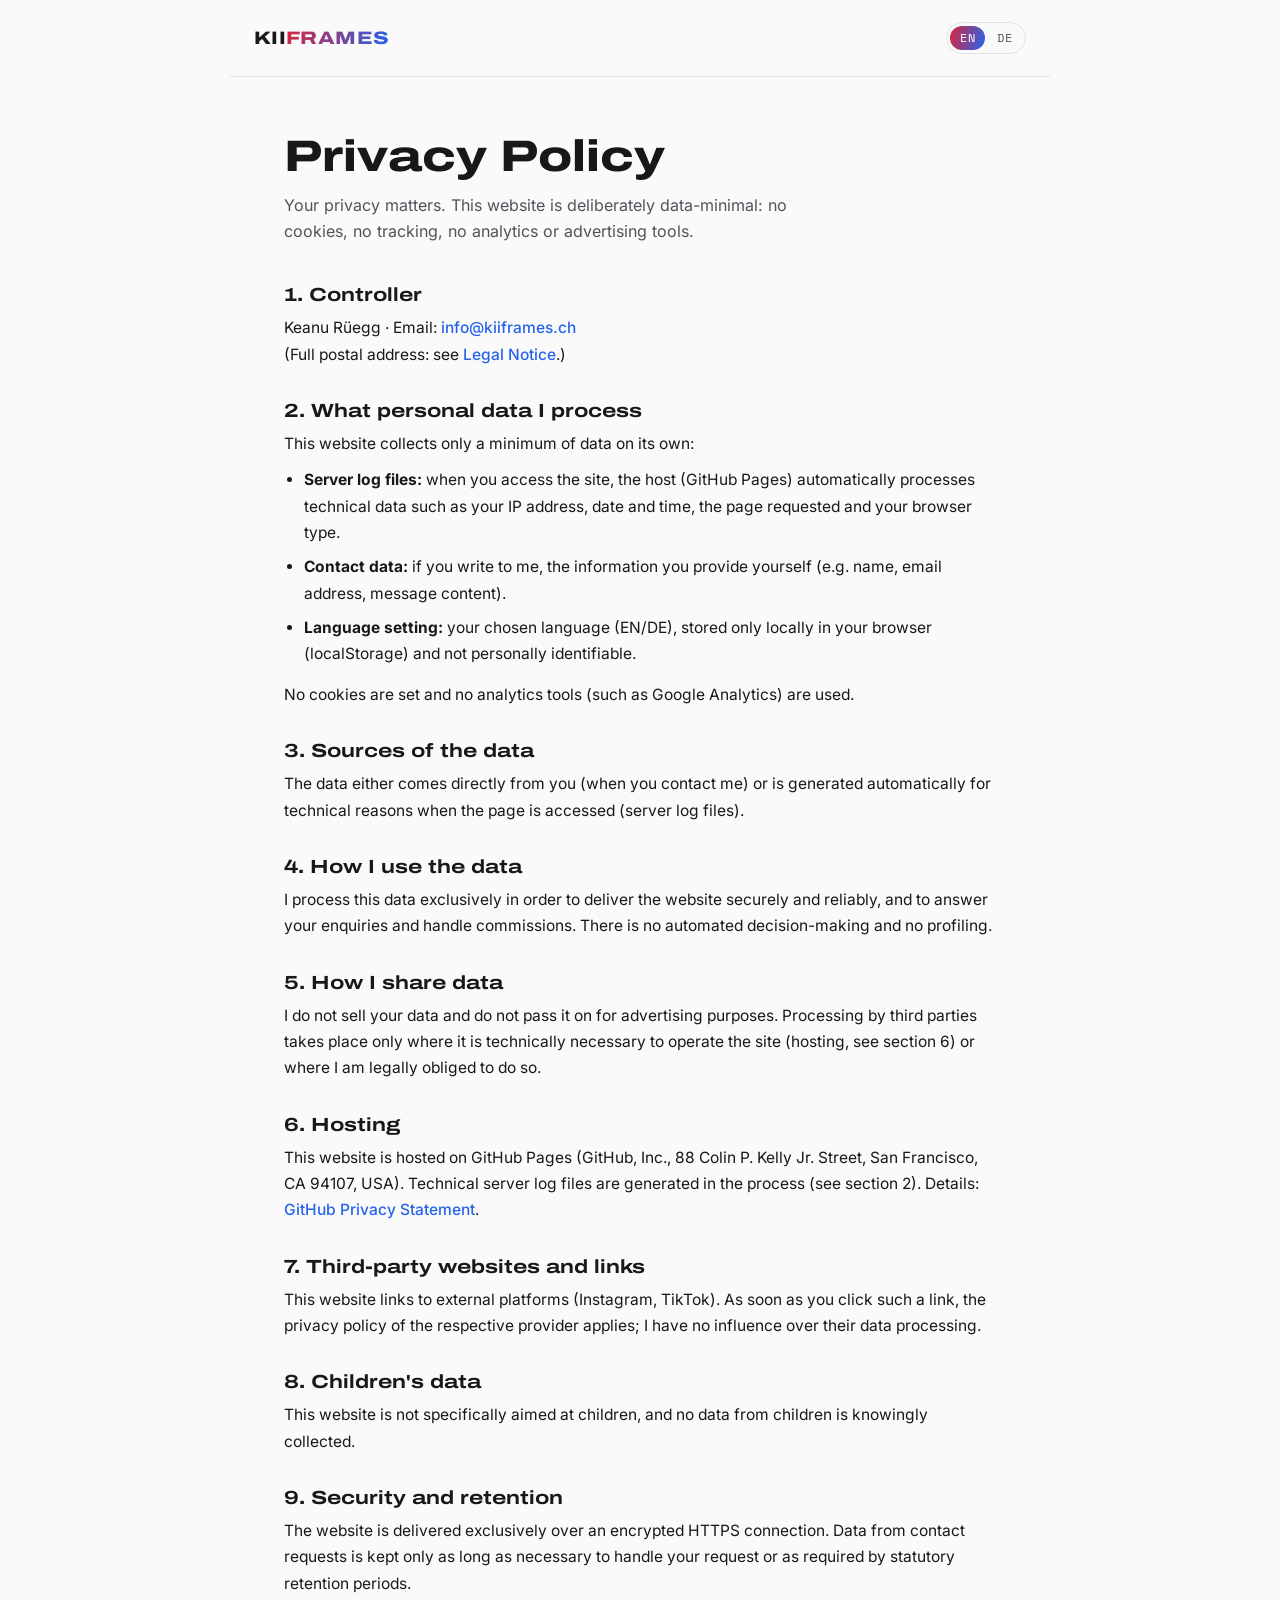
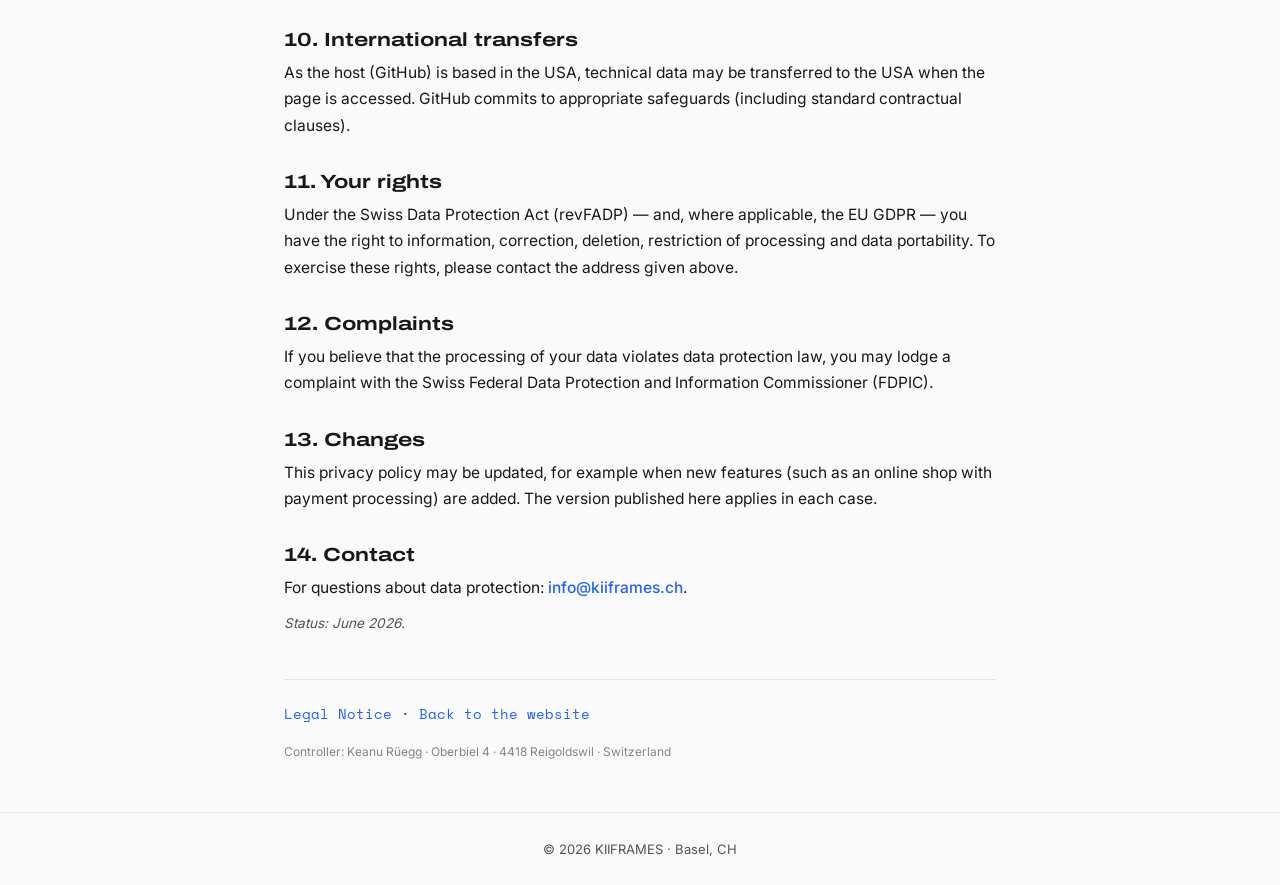
==== commit 59f53c8e: "feat: real Impressum data + comprehensive privacy policy; switch to info@ Impressum: fill in name (K" ====
--- a/datenschutz.html
+++ b/datenschutz.html
@@ -8,7 +8,7 @@
 <meta name="robots" content="noindex">
 <link rel="icon" href="data:image/svg+xml,%3Csvg xmlns='http://www.w3.org/2000/svg' viewBox='0 0 32 32'%3E%3Crect width='32' height='32' rx='7' fill='%2314141A'/%3E%3Ctext x='16' y='22' font-family='Arial,sans-serif' font-size='17' font-weight='800' fill='%23D7263D' text-anchor='middle'%3EK%3C/text%3E%3C/svg%3E">
 <link rel="stylesheet" href="fonts.css?v=1">
-<link rel="stylesheet" href="styles.css?v=4">
+<link rel="stylesheet" href="styles.css?v=5">
 </head>
 <body class="legal-page">
 
@@ -25,73 +25,117 @@
   <!-- ENGLISH -->
   <div data-lang-content="en">
     <h1>Privacy Policy</h1>
-    <p class="legal-lead">Your privacy matters. This website is deliberately data-minimal: no cookies, no tracking, no analytics tools.</p>
+    <p class="legal-lead">Your privacy matters. This website is deliberately data-minimal: no cookies, no tracking, no analytics or advertising tools.</p>
 
     <h2>1. Controller</h2>
-    <p>
-      [FULL NAME]<br>
-      [STREET NO.], [POSTAL CODE, CITY], Switzerland<br>
-      Email: <a href="mailto:hello@kiiframes.ch">hello@kiiframes.ch</a>
-    </p>
+    <p>Keanu Rüegg · Email: <a href="mailto:info@kiiframes.ch">info@kiiframes.ch</a><br>(Full postal address: see <a href="impressum.html">Legal Notice</a>.)</p>
 
-    <h2>2. Hosting &amp; server logs</h2>
-    <p>This website is hosted on GitHub Pages (GitHub, Inc., USA). When you access the site, GitHub's servers automatically process technical data such as your IP address, the date and time of access and the browser used (server log files). This is technically necessary for the secure and stable delivery of the website. Details: <a href="https://docs.github.com/site-policy/privacy-policies/github-general-privacy-statement" target="_blank" rel="noopener noreferrer">GitHub Privacy Statement</a>.</p>
+    <h2>2. What personal data I process</h2>
+    <p>This website collects only a minimum of data on its own:</p>
+    <ul>
+      <li><strong>Server log files:</strong> when you access the site, the host (GitHub Pages) automatically processes technical data such as your IP address, date and time, the page requested and your browser type.</li>
+      <li><strong>Contact data:</strong> if you write to me, the information you provide yourself (e.g. name, email address, message content).</li>
+      <li><strong>Language setting:</strong> your chosen language (EN/DE), stored only locally in your browser (localStorage) and not personally identifiable.</li>
+    </ul>
+    <p>No cookies are set and no analytics tools (such as Google Analytics) are used.</p>
 
-    <h2>3. Fonts</h2>
-    <p>The fonts used are served locally from this website. There is no connection to Google Fonts or similar services, and no data is transferred to third parties for this purpose.</p>
+    <h2>3. Sources of the data</h2>
+    <p>The data either comes directly from you (when you contact me) or is generated automatically for technical reasons when the page is accessed (server log files).</p>
 
-    <h2>4. Language setting</h2>
-    <p>Your chosen language (EN/DE) is stored locally in your browser (localStorage). This information is not personal data and is not transmitted to me or to third parties.</p>
+    <h2>4. How I use the data</h2>
+    <p>I process this data exclusively in order to deliver the website securely and reliably, and to answer your enquiries and handle commissions. There is no automated decision-making and no profiling.</p>
 
-    <h2>5. Contact</h2>
-    <p>When you use the contact form, your own email program opens with a prefilled message — no data is sent to or stored on a server through this website. If you send me an email, I process the information you provide (e.g. name, email address, content of your message) solely to handle your enquiry.</p>
+    <h2>5. How I share data</h2>
+    <p>I do not sell your data and do not pass it on for advertising purposes. Processing by third parties takes place only where it is technically necessary to operate the site (hosting, see section 6) or where I am legally obliged to do so.</p>
 
-    <h2>6. External links / social media</h2>
-    <p>This website links to external platforms (Instagram, TikTok). When you click such a link, the privacy policy of the respective provider applies.</p>
+    <h2>6. Hosting</h2>
+    <p>This website is hosted on GitHub Pages (GitHub, Inc., 88 Colin P. Kelly Jr. Street, San Francisco, CA 94107, USA). Technical server log files are generated in the process (see section 2). Details: <a href="https://docs.github.com/site-policy/privacy-policies/github-general-privacy-statement" target="_blank" rel="noopener noreferrer">GitHub Privacy Statement</a>.</p>
 
-    <h2>7. Your rights</h2>
-    <p>Under the Swiss Data Protection Act (revFADP) — and, where applicable, the EU GDPR — you have the right to information, correction, deletion and restriction of the processing of your data. To exercise these rights, please contact the address given above.</p>
+    <h2>7. Third-party websites and links</h2>
+    <p>This website links to external platforms (Instagram, TikTok). As soon as you click such a link, the privacy policy of the respective provider applies; I have no influence over their data processing.</p>
 
-    <h2>8. Status</h2>
-    <p>June 2026. This privacy policy may be updated, for example when new features (such as an online shop) are added.</p>
+    <h2>8. Children's data</h2>
+    <p>This website is not specifically aimed at children, and no data from children is knowingly collected.</p>
 
+    <h2>9. Security and retention</h2>
+    <p>The website is delivered exclusively over an encrypted HTTPS connection. Data from contact requests is kept only as long as necessary to handle your request or as required by statutory retention periods.</p>
+
+    <h2>10. International transfers</h2>
+    <p>As the host (GitHub) is based in the USA, technical data may be transferred to the USA when the page is accessed. GitHub commits to appropriate safeguards (including standard contractual clauses).</p>
+
+    <h2>11. Your rights</h2>
+    <p>Under the Swiss Data Protection Act (revFADP) — and, where applicable, the EU GDPR — you have the right to information, correction, deletion, restriction of processing and data portability. To exercise these rights, please contact the address given above.</p>
+
+    <h2>12. Complaints</h2>
+    <p>If you believe that the processing of your data violates data protection law, you may lodge a complaint with the Swiss Federal Data Protection and Information Commissioner (FDPIC).</p>
+
+    <h2>13. Changes</h2>
+    <p>This privacy policy may be updated, for example when new features (such as an online shop with payment processing) are added. The version published here applies in each case.</p>
+
+    <h2>14. Contact</h2>
+    <p>For questions about data protection: <a href="mailto:info@kiiframes.ch">info@kiiframes.ch</a>.</p>
+
+    <p class="legal-note">Status: June 2026.</p>
     <p class="legal-links"><a href="impressum.html">Legal Notice</a> · <a href="index.html">Back to the website</a></p>
+    <p class="legal-address">Controller: Keanu Rüegg · Oberbiel 4 · 4418 Reigoldswil · Switzerland</p>
   </div>
 
   <!-- DEUTSCH -->
   <div data-lang-content="de">
     <h1>Datenschutzerklärung</h1>
-    <p class="legal-lead">Der Schutz deiner Daten ist mir wichtig. Diese Website ist bewusst datensparsam: keine Cookies, kein Tracking, keine Analyse-Tools.</p>
+    <p class="legal-lead">Der Schutz deiner Daten ist mir wichtig. Diese Website ist bewusst datensparsam aufgebaut: keine Cookies, kein Tracking, keine Analyse- oder Werbe-Tools.</p>
 
     <h2>1. Verantwortlicher</h2>
-    <p>
-      [VOLLSTÄNDIGER NAME]<br>
-      [STRASSE NR.], [PLZ ORT], Schweiz<br>
-      E-Mail: <a href="mailto:hello@kiiframes.ch">hello@kiiframes.ch</a>
-    </p>
+    <p>Keanu Rüegg · E-Mail: <a href="mailto:info@kiiframes.ch">info@kiiframes.ch</a><br>(Vollständige Postanschrift: siehe <a href="impressum.html">Impressum</a>.)</p>
 
-    <h2>2. Hosting &amp; Server-Logs</h2>
-    <p>Diese Website wird über GitHub Pages (GitHub, Inc., USA) gehostet. Beim Aufruf der Seite verarbeiten die Server von GitHub aus technischen Gründen automatisch Daten wie deine IP-Adresse, Datum und Uhrzeit des Zugriffs sowie den verwendeten Browser (Server-Logfiles). Dies ist für die sichere und stabile Auslieferung der Website technisch notwendig. Details: <a href="https://docs.github.com/site-policy/privacy-policies/github-general-privacy-statement" target="_blank" rel="noopener noreferrer">GitHub Privacy Statement</a>.</p>
+    <h2>2. Welche personenbezogenen Daten ich bearbeite</h2>
+    <p>Diese Website erhebt von sich aus nur ein Minimum an Daten:</p>
+    <ul>
+      <li><strong>Server-Logfiles:</strong> Beim Aufruf der Seite verarbeitet der Hoster (GitHub Pages) automatisch technische Daten wie deine IP-Adresse, Datum und Uhrzeit, die angefragte Seite und deinen Browsertyp.</li>
+      <li><strong>Kontaktdaten:</strong> Wenn du mir schreibst, die Angaben, die du selbst mitteilst (z.B. Name, E-Mail-Adresse, Inhalt der Nachricht).</li>
+      <li><strong>Spracheinstellung:</strong> deine gewählte Sprache (EN/DE), nur lokal in deinem Browser gespeichert (localStorage) und nicht personenbezogen.</li>
+    </ul>
+    <p>Es werden keine Cookies gesetzt und keine Analyse-Tools (wie z.B. Google Analytics) eingesetzt.</p>
 
-    <h2>3. Schriftarten</h2>
-    <p>Die verwendeten Schriftarten werden lokal von dieser Website ausgeliefert. Es besteht keine Verbindung zu Google Fonts oder ähnlichen Diensten; dabei werden keine Daten an Dritte übertragen.</p>
+    <h2>3. Quellen der Daten</h2>
+    <p>Die Daten stammen entweder direkt von dir (wenn du mit mir Kontakt aufnimmst) oder werden aus technischen Gründen automatisch beim Seitenaufruf erzeugt (Server-Logfiles).</p>
 
-    <h2>4. Spracheinstellung</h2>
-    <p>Deine gewählte Sprache (DE/EN) wird lokal in deinem Browser gespeichert (localStorage). Diese Information ist nicht personenbezogen und wird weder an mich noch an Dritte übermittelt.</p>
+    <h2>4. Wie ich die Daten verwende</h2>
+    <p>Ich verarbeite diese Daten ausschliesslich, um die Website sicher und stabil auszuliefern sowie deine Anfragen zu beantworten und Aufträge abzuwickeln. Eine automatisierte Entscheidungsfindung oder ein Profiling findet nicht statt.</p>
 
-    <h2>5. Kontaktaufnahme</h2>
-    <p>Wenn du das Kontaktformular nutzt, öffnet sich dein eigenes E-Mail-Programm mit einer vorausgefüllten Nachricht — es werden keine Daten über diese Website an einen Server übermittelt oder gespeichert. Sendest du mir eine E-Mail, verarbeite ich die von dir mitgeteilten Angaben (z.B. Name, E-Mail-Adresse, Inhalt der Nachricht) ausschliesslich zur Bearbeitung deiner Anfrage.</p>
+    <h2>5. Weitergabe von Daten</h2>
+    <p>Ich verkaufe deine Daten nicht und gebe sie nicht zu Werbezwecken weiter. Eine Verarbeitung durch Dritte erfolgt nur, soweit es für den Betrieb der Seite technisch nötig ist (Hosting, siehe Punkt 6) oder ich gesetzlich dazu verpflichtet bin.</p>
 
-    <h2>6. Externe Links / Social Media</h2>
-    <p>Diese Website verlinkt auf externe Plattformen (Instagram, TikTok). Beim Klick auf einen solchen Link gelten die Datenschutzbestimmungen des jeweiligen Anbieters.</p>
+    <h2>6. Hosting</h2>
+    <p>Diese Website wird über GitHub Pages (GitHub, Inc., 88 Colin P. Kelly Jr. Street, San Francisco, CA 94107, USA) gehostet. Dabei fallen technische Server-Logfiles an (siehe Punkt 2). Details: <a href="https://docs.github.com/site-policy/privacy-policies/github-general-privacy-statement" target="_blank" rel="noopener noreferrer">GitHub Privacy Statement</a>.</p>
 
-    <h2>7. Deine Rechte</h2>
-    <p>Im Rahmen des Schweizer Datenschutzgesetzes (revDSG) — und sofern anwendbar der EU-DSGVO — hast du das Recht auf Auskunft, Berichtigung, Löschung und Einschränkung der Bearbeitung deiner Daten. Wende dich dafür an die oben genannte Kontaktadresse.</p>
+    <h2>7. Websites und Links von Drittanbietern</h2>
+    <p>Diese Website verlinkt auf externe Plattformen (Instagram, TikTok). Sobald du einen solchen Link anklickst, gelten die Datenschutzbestimmungen des jeweiligen Anbieters; auf deren Datenverarbeitung habe ich keinen Einfluss.</p>
 
-    <h2>8. Stand</h2>
-    <p>Juni 2026. Diese Datenschutzerklärung kann angepasst werden, z.B. wenn neue Funktionen (etwa ein Online-Shop) hinzukommen.</p>
+    <h2>8. Daten von Kindern</h2>
+    <p>Diese Website richtet sich nicht gezielt an Kinder, und es werden wissentlich keine Daten von Kindern erhoben.</p>
 
+    <h2>9. Sicherheit und Aufbewahrung</h2>
+    <p>Die Website wird ausschliesslich verschlüsselt über HTTPS ausgeliefert. Daten aus Kontaktanfragen bewahre ich nur so lange auf, wie es zur Bearbeitung deines Anliegens nötig ist oder gesetzliche Aufbewahrungsfristen es verlangen.</p>
+
+    <h2>10. Internationale Übertragungen</h2>
+    <p>Da der Hoster (GitHub) seinen Sitz in den USA hat, können beim Seitenaufruf technische Daten in die USA übertragen werden. GitHub verpflichtet sich zu angemessenen Schutzmassnahmen (u.a. Standardvertragsklauseln).</p>
+
+    <h2>11. Deine Rechte</h2>
+    <p>Im Rahmen des Schweizer Datenschutzgesetzes (revDSG) — und sofern anwendbar der EU-DSGVO — hast du das Recht auf Auskunft, Berichtigung, Löschung, Einschränkung der Bearbeitung sowie auf Datenübertragbarkeit. Wende dich dafür an die oben genannte Kontaktadresse.</p>
+
+    <h2>12. Beschwerde</h2>
+    <p>Bist du der Ansicht, dass die Bearbeitung deiner Daten gegen das Datenschutzrecht verstösst, kannst du dich beim Eidgenössischen Datenschutz- und Öffentlichkeitsbeauftragten (EDÖB) beschweren.</p>
+
+    <h2>13. Änderungen</h2>
+    <p>Diese Datenschutzerklärung kann angepasst werden, z.B. wenn neue Funktionen (etwa ein Online-Shop mit Zahlungsabwicklung) hinzukommen. Es gilt jeweils die hier veröffentlichte Fassung.</p>
+
+    <h2>14. Kontakt</h2>
+    <p>Bei Fragen zum Datenschutz: <a href="mailto:info@kiiframes.ch">info@kiiframes.ch</a>.</p>
+
+    <p class="legal-note">Stand: Juni 2026.</p>
     <p class="legal-links"><a href="impressum.html">Impressum</a> · <a href="index.html">Zurück zur Website</a></p>
+    <p class="legal-address">Verantwortlicher: Keanu Rüegg · Oberbiel 4 · 4418 Reigoldswil · Schweiz</p>
   </div>
 
 </main>
--- a/styles.css
+++ b/styles.css
@@ -1249,7 +1249,7 @@
   line-height: 1.05;
   margin-bottom: 14px;
 }
-.legal-lead {
+.legal .legal-lead {
   font-size: 16px;
   line-height: 1.6;
   color: var(--color-ink-soft);
@@ -1270,17 +1270,26 @@
 }
 .legal a { color: var(--color-accent); font-weight: 500; }
 .legal a:hover { text-decoration: underline; }
-.legal-note {
+.legal .legal-note {
   font-size: 13.5px;
   color: var(--color-ink-soft);
   font-style: italic;
 }
-.legal-links {
+.legal ul { list-style: disc; padding-left: 20px; margin: 6px 0 14px; }
+.legal li { font-size: 15.5px; line-height: 1.7; color: var(--color-ink); margin-bottom: 8px; }
+.legal .legal-links {
   margin-top: 44px;
   padding-top: 22px;
   border-top: 1px solid var(--color-line);
   font-family: var(--font-mono);
   font-size: 14px;
+}
+/* Address kept deliberately small & muted, right at the very bottom */
+.legal .legal-address {
+  margin-top: 16px;
+  font-size: 12px;
+  color: var(--color-ink-soft);
+  opacity: 0.7;
 }
 .legal-footer {
   border-top: 1px solid var(--color-line);
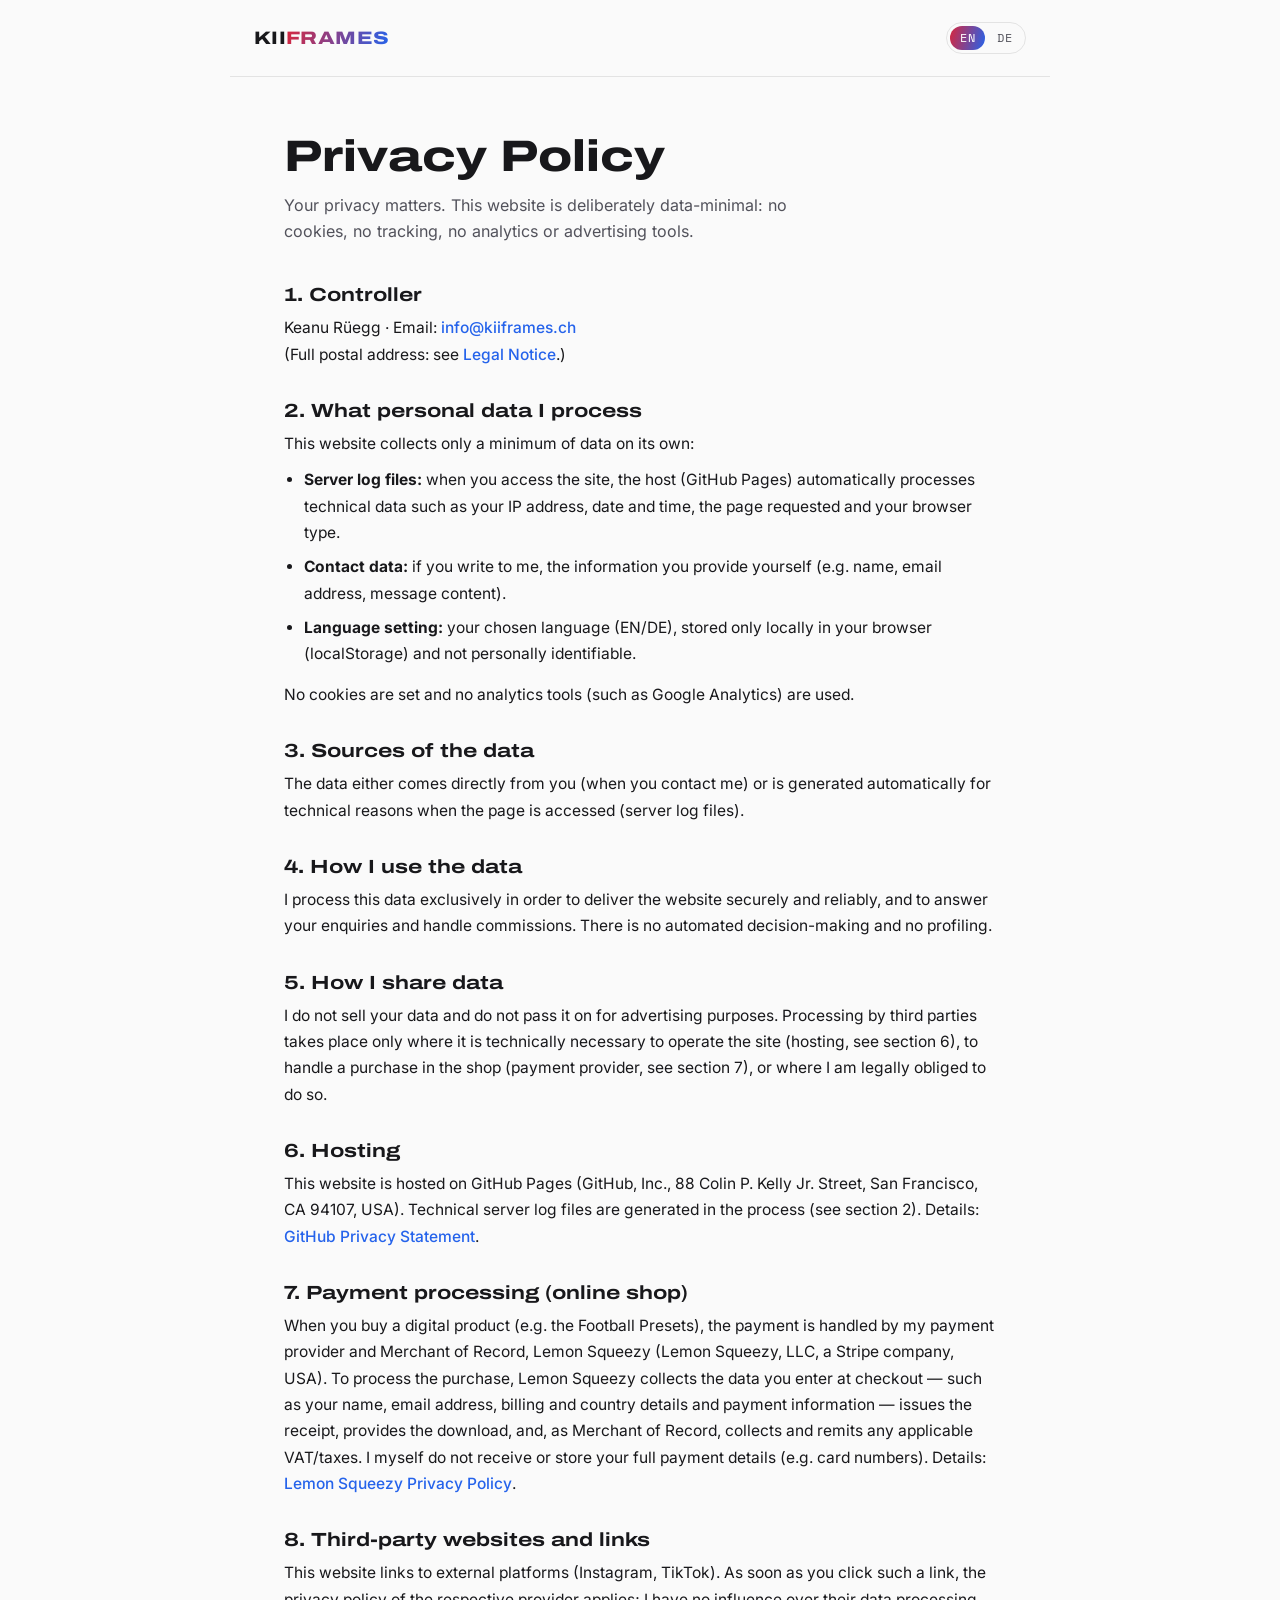
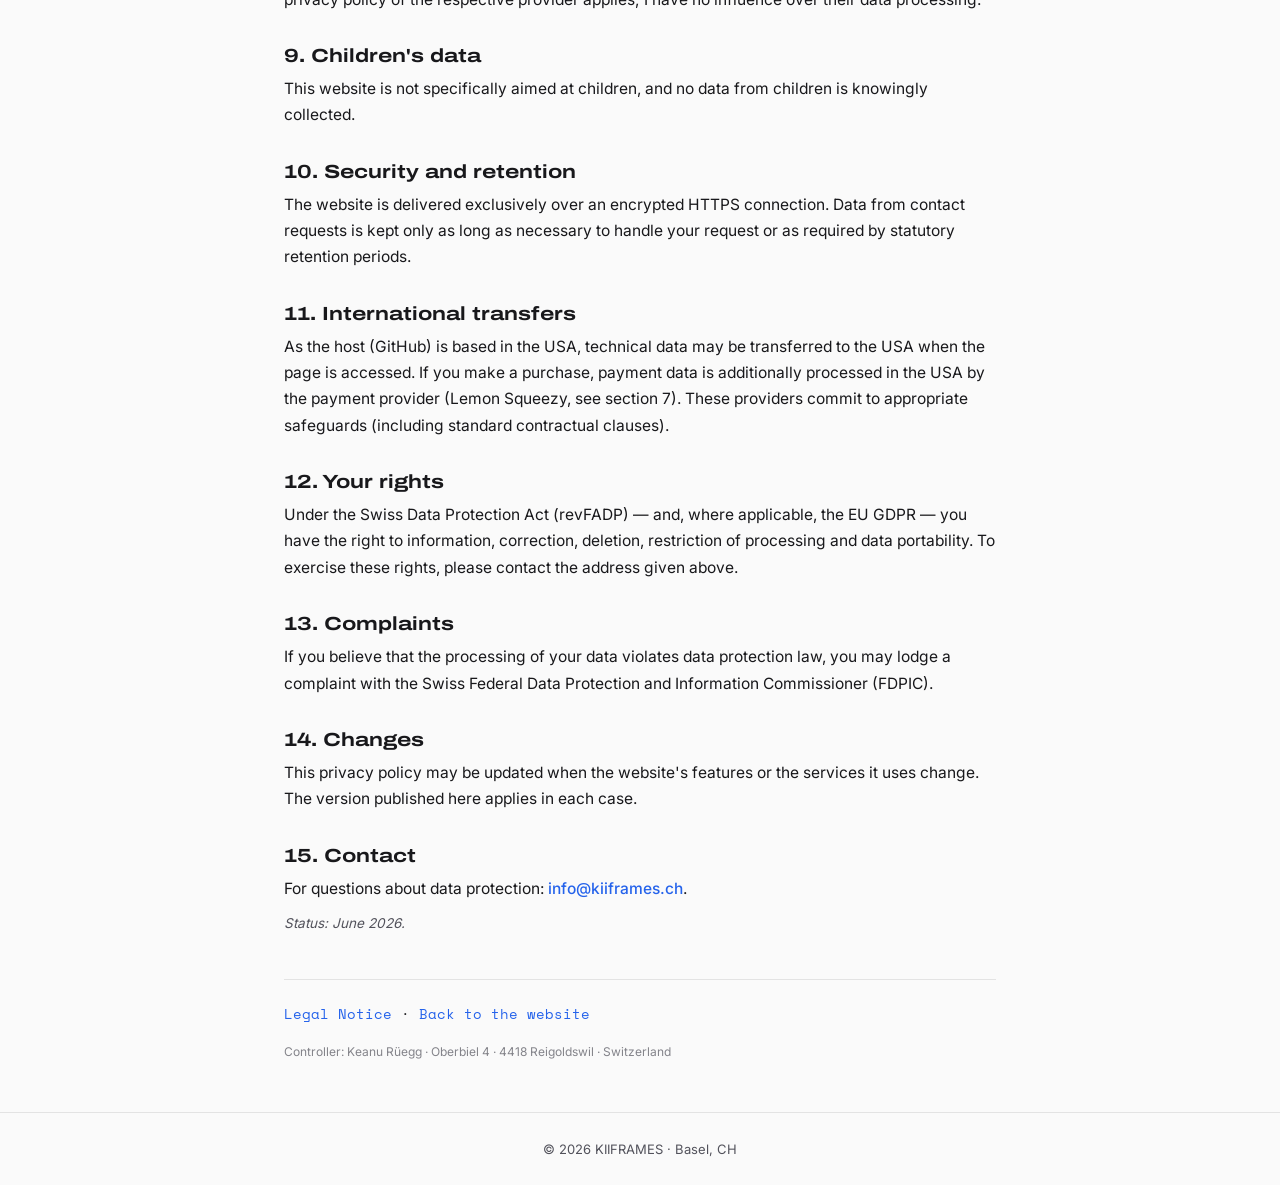
==== commit 2d5b7f0d: "feat: wire Lemon Squeezy checkout + add payment privacy section Wire the Football Presets buy modal " ====
--- a/datenschutz.html
+++ b/datenschutz.html
@@ -46,33 +46,36 @@
     <p>I process this data exclusively in order to deliver the website securely and reliably, and to answer your enquiries and handle commissions. There is no automated decision-making and no profiling.</p>
 
     <h2>5. How I share data</h2>
-    <p>I do not sell your data and do not pass it on for advertising purposes. Processing by third parties takes place only where it is technically necessary to operate the site (hosting, see section 6) or where I am legally obliged to do so.</p>
+    <p>I do not sell your data and do not pass it on for advertising purposes. Processing by third parties takes place only where it is technically necessary to operate the site (hosting, see section 6), to handle a purchase in the shop (payment provider, see section 7), or where I am legally obliged to do so.</p>
 
     <h2>6. Hosting</h2>
     <p>This website is hosted on GitHub Pages (GitHub, Inc., 88 Colin P. Kelly Jr. Street, San Francisco, CA 94107, USA). Technical server log files are generated in the process (see section 2). Details: <a href="https://docs.github.com/site-policy/privacy-policies/github-general-privacy-statement" target="_blank" rel="noopener noreferrer">GitHub Privacy Statement</a>.</p>
 
-    <h2>7. Third-party websites and links</h2>
+    <h2>7. Payment processing (online shop)</h2>
+    <p>When you buy a digital product (e.g. the Football Presets), the payment is handled by my payment provider and Merchant of Record, Lemon Squeezy (Lemon Squeezy, LLC, a Stripe company, USA). To process the purchase, Lemon Squeezy collects the data you enter at checkout — such as your name, email address, billing and country details and payment information — issues the receipt, provides the download, and, as Merchant of Record, collects and remits any applicable VAT/taxes. I myself do not receive or store your full payment details (e.g. card numbers). Details: <a href="https://www.lemonsqueezy.com/privacy" target="_blank" rel="noopener noreferrer">Lemon Squeezy Privacy Policy</a>.</p>
+
+    <h2>8. Third-party websites and links</h2>
     <p>This website links to external platforms (Instagram, TikTok). As soon as you click such a link, the privacy policy of the respective provider applies; I have no influence over their data processing.</p>
 
-    <h2>8. Children's data</h2>
+    <h2>9. Children's data</h2>
     <p>This website is not specifically aimed at children, and no data from children is knowingly collected.</p>
 
-    <h2>9. Security and retention</h2>
+    <h2>10. Security and retention</h2>
     <p>The website is delivered exclusively over an encrypted HTTPS connection. Data from contact requests is kept only as long as necessary to handle your request or as required by statutory retention periods.</p>
 
-    <h2>10. International transfers</h2>
-    <p>As the host (GitHub) is based in the USA, technical data may be transferred to the USA when the page is accessed. GitHub commits to appropriate safeguards (including standard contractual clauses).</p>
+    <h2>11. International transfers</h2>
+    <p>As the host (GitHub) is based in the USA, technical data may be transferred to the USA when the page is accessed. If you make a purchase, payment data is additionally processed in the USA by the payment provider (Lemon Squeezy, see section 7). These providers commit to appropriate safeguards (including standard contractual clauses).</p>
 
-    <h2>11. Your rights</h2>
+    <h2>12. Your rights</h2>
     <p>Under the Swiss Data Protection Act (revFADP) — and, where applicable, the EU GDPR — you have the right to information, correction, deletion, restriction of processing and data portability. To exercise these rights, please contact the address given above.</p>
 
-    <h2>12. Complaints</h2>
+    <h2>13. Complaints</h2>
     <p>If you believe that the processing of your data violates data protection law, you may lodge a complaint with the Swiss Federal Data Protection and Information Commissioner (FDPIC).</p>
 
-    <h2>13. Changes</h2>
-    <p>This privacy policy may be updated, for example when new features (such as an online shop with payment processing) are added. The version published here applies in each case.</p>
+    <h2>14. Changes</h2>
+    <p>This privacy policy may be updated when the website's features or the services it uses change. The version published here applies in each case.</p>
 
-    <h2>14. Contact</h2>
+    <h2>15. Contact</h2>
     <p>For questions about data protection: <a href="mailto:info@kiiframes.ch">info@kiiframes.ch</a>.</p>
 
     <p class="legal-note">Status: June 2026.</p>
@@ -104,33 +107,36 @@
     <p>Ich verarbeite diese Daten ausschliesslich, um die Website sicher und stabil auszuliefern sowie deine Anfragen zu beantworten und Aufträge abzuwickeln. Eine automatisierte Entscheidungsfindung oder ein Profiling findet nicht statt.</p>
 
     <h2>5. Weitergabe von Daten</h2>
-    <p>Ich verkaufe deine Daten nicht und gebe sie nicht zu Werbezwecken weiter. Eine Verarbeitung durch Dritte erfolgt nur, soweit es für den Betrieb der Seite technisch nötig ist (Hosting, siehe Punkt 6) oder ich gesetzlich dazu verpflichtet bin.</p>
+    <p>Ich verkaufe deine Daten nicht und gebe sie nicht zu Werbezwecken weiter. Eine Verarbeitung durch Dritte erfolgt nur, soweit es für den Betrieb der Seite technisch nötig ist (Hosting, siehe Punkt 6), zur Abwicklung eines Kaufs im Shop (Zahlungsdienstleister, siehe Punkt 7) oder ich gesetzlich dazu verpflichtet bin.</p>
 
     <h2>6. Hosting</h2>
     <p>Diese Website wird über GitHub Pages (GitHub, Inc., 88 Colin P. Kelly Jr. Street, San Francisco, CA 94107, USA) gehostet. Dabei fallen technische Server-Logfiles an (siehe Punkt 2). Details: <a href="https://docs.github.com/site-policy/privacy-policies/github-general-privacy-statement" target="_blank" rel="noopener noreferrer">GitHub Privacy Statement</a>.</p>
 
-    <h2>7. Websites und Links von Drittanbietern</h2>
+    <h2>7. Zahlungsabwicklung (Online-Shop)</h2>
+    <p>Wenn du ein digitales Produkt kaufst (z.B. die Football Presets), wird die Zahlung über meinen Zahlungsdienstleister und Merchant of Record Lemon Squeezy (Lemon Squeezy, LLC, ein Unternehmen von Stripe, USA) abgewickelt. Zur Abwicklung des Kaufs erhebt Lemon Squeezy die Daten, die du im Checkout eingibst — etwa Name, E-Mail-Adresse, Rechnungs- und Länderangaben sowie Zahlungsinformationen —, stellt dir Beleg und Download bereit und erhebt und führt als Merchant of Record allfällige MwSt./Steuern ab. Deine vollständigen Zahlungsdaten (z.B. Kartennummern) erhalte oder speichere ich selbst nicht. Details: <a href="https://www.lemonsqueezy.com/privacy" target="_blank" rel="noopener noreferrer">Datenschutzerklärung von Lemon Squeezy</a>.</p>
+
+    <h2>8. Websites und Links von Drittanbietern</h2>
     <p>Diese Website verlinkt auf externe Plattformen (Instagram, TikTok). Sobald du einen solchen Link anklickst, gelten die Datenschutzbestimmungen des jeweiligen Anbieters; auf deren Datenverarbeitung habe ich keinen Einfluss.</p>
 
-    <h2>8. Daten von Kindern</h2>
+    <h2>9. Daten von Kindern</h2>
     <p>Diese Website richtet sich nicht gezielt an Kinder, und es werden wissentlich keine Daten von Kindern erhoben.</p>
 
-    <h2>9. Sicherheit und Aufbewahrung</h2>
+    <h2>10. Sicherheit und Aufbewahrung</h2>
     <p>Die Website wird ausschliesslich verschlüsselt über HTTPS ausgeliefert. Daten aus Kontaktanfragen bewahre ich nur so lange auf, wie es zur Bearbeitung deines Anliegens nötig ist oder gesetzliche Aufbewahrungsfristen es verlangen.</p>
 
-    <h2>10. Internationale Übertragungen</h2>
-    <p>Da der Hoster (GitHub) seinen Sitz in den USA hat, können beim Seitenaufruf technische Daten in die USA übertragen werden. GitHub verpflichtet sich zu angemessenen Schutzmassnahmen (u.a. Standardvertragsklauseln).</p>
+    <h2>11. Internationale Übertragungen</h2>
+    <p>Da der Hoster (GitHub) seinen Sitz in den USA hat, können beim Seitenaufruf technische Daten in die USA übertragen werden. Bei einem Kauf werden zudem Zahlungsdaten in den USA durch den Zahlungsdienstleister (Lemon Squeezy, siehe Punkt 7) verarbeitet. Diese Anbieter verpflichten sich zu angemessenen Schutzmassnahmen (u.a. Standardvertragsklauseln).</p>
 
-    <h2>11. Deine Rechte</h2>
+    <h2>12. Deine Rechte</h2>
     <p>Im Rahmen des Schweizer Datenschutzgesetzes (revDSG) — und sofern anwendbar der EU-DSGVO — hast du das Recht auf Auskunft, Berichtigung, Löschung, Einschränkung der Bearbeitung sowie auf Datenübertragbarkeit. Wende dich dafür an die oben genannte Kontaktadresse.</p>
 
-    <h2>12. Beschwerde</h2>
+    <h2>13. Beschwerde</h2>
     <p>Bist du der Ansicht, dass die Bearbeitung deiner Daten gegen das Datenschutzrecht verstösst, kannst du dich beim Eidgenössischen Datenschutz- und Öffentlichkeitsbeauftragten (EDÖB) beschweren.</p>
 
-    <h2>13. Änderungen</h2>
-    <p>Diese Datenschutzerklärung kann angepasst werden, z.B. wenn neue Funktionen (etwa ein Online-Shop mit Zahlungsabwicklung) hinzukommen. Es gilt jeweils die hier veröffentlichte Fassung.</p>
+    <h2>14. Änderungen</h2>
+    <p>Diese Datenschutzerklärung kann angepasst werden, wenn sich Funktionen der Website oder die eingesetzten Dienste ändern. Es gilt jeweils die hier veröffentlichte Fassung.</p>
 
-    <h2>14. Kontakt</h2>
+    <h2>15. Kontakt</h2>
     <p>Bei Fragen zum Datenschutz: <a href="mailto:info@kiiframes.ch">info@kiiframes.ch</a>.</p>
 
     <p class="legal-note">Stand: Juni 2026.</p>
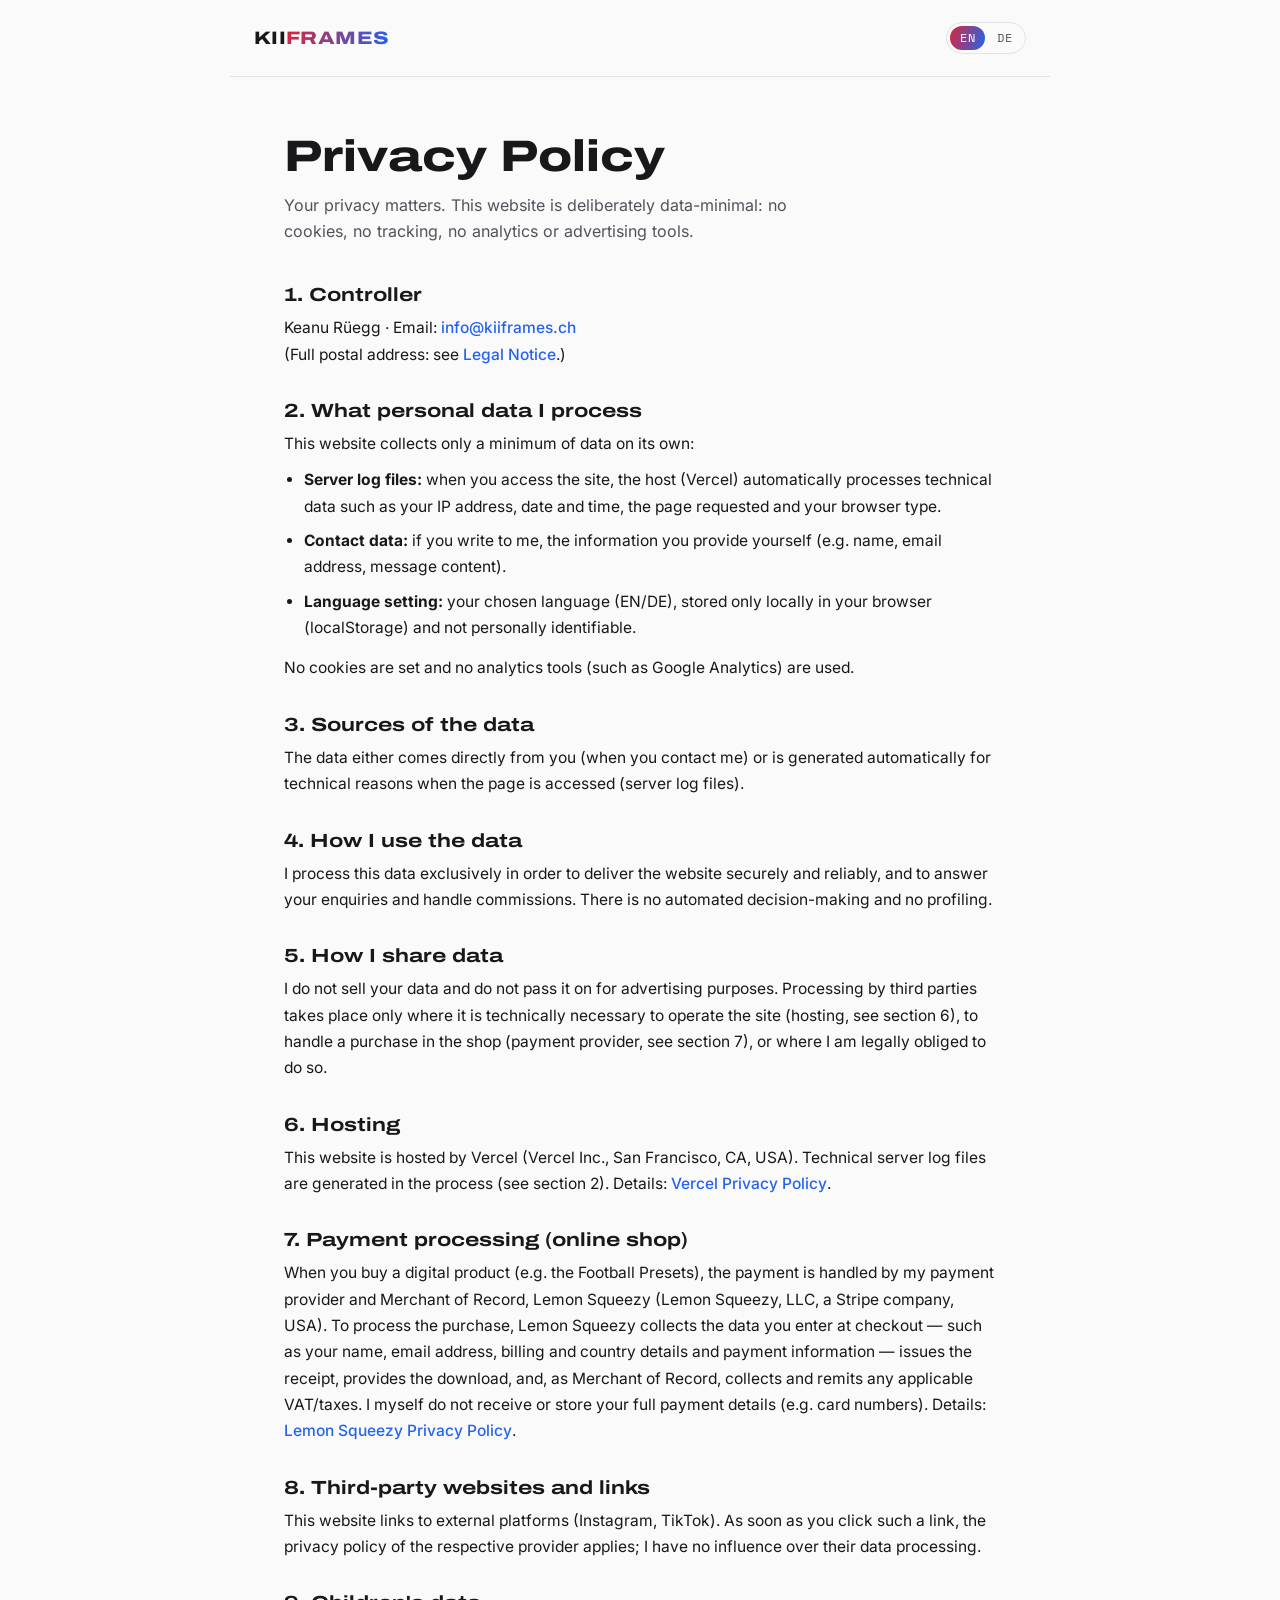
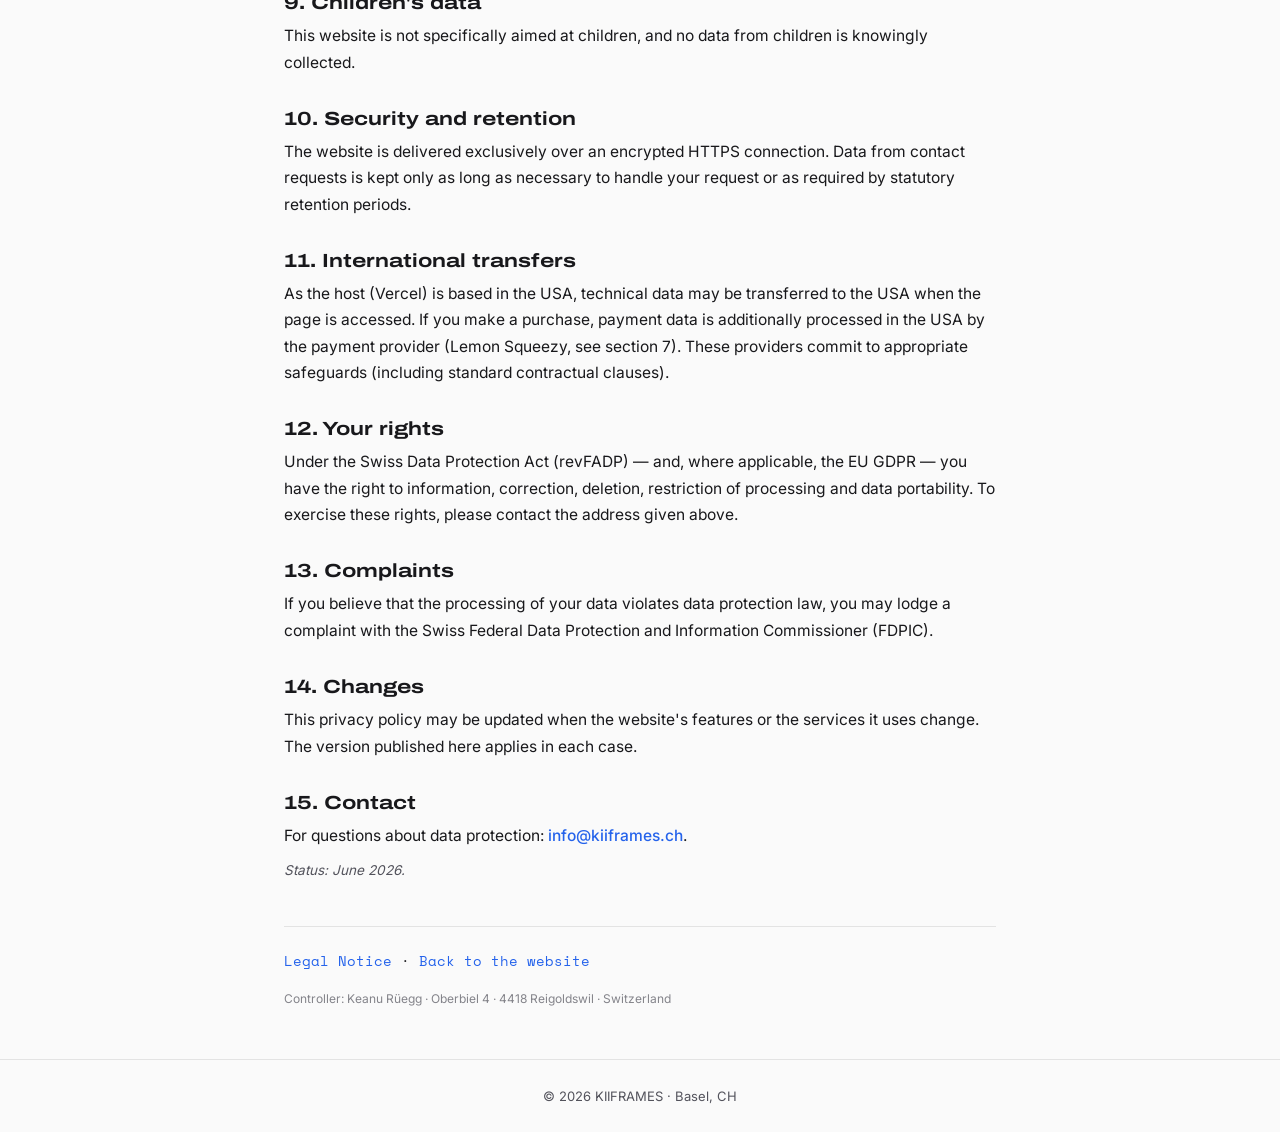
==== commit 6150f674: "fix: correct privacy policy host from GitHub Pages to Vercel Production is served by Vercel, not Git" ====
--- a/datenschutz.html
+++ b/datenschutz.html
@@ -33,7 +33,7 @@
     <h2>2. What personal data I process</h2>
     <p>This website collects only a minimum of data on its own:</p>
     <ul>
-      <li><strong>Server log files:</strong> when you access the site, the host (GitHub Pages) automatically processes technical data such as your IP address, date and time, the page requested and your browser type.</li>
+      <li><strong>Server log files:</strong> when you access the site, the host (Vercel) automatically processes technical data such as your IP address, date and time, the page requested and your browser type.</li>
       <li><strong>Contact data:</strong> if you write to me, the information you provide yourself (e.g. name, email address, message content).</li>
       <li><strong>Language setting:</strong> your chosen language (EN/DE), stored only locally in your browser (localStorage) and not personally identifiable.</li>
     </ul>
@@ -49,7 +49,7 @@
     <p>I do not sell your data and do not pass it on for advertising purposes. Processing by third parties takes place only where it is technically necessary to operate the site (hosting, see section 6), to handle a purchase in the shop (payment provider, see section 7), or where I am legally obliged to do so.</p>
 
     <h2>6. Hosting</h2>
-    <p>This website is hosted on GitHub Pages (GitHub, Inc., 88 Colin P. Kelly Jr. Street, San Francisco, CA 94107, USA). Technical server log files are generated in the process (see section 2). Details: <a href="https://docs.github.com/site-policy/privacy-policies/github-general-privacy-statement" target="_blank" rel="noopener noreferrer">GitHub Privacy Statement</a>.</p>
+    <p>This website is hosted by Vercel (Vercel Inc., San Francisco, CA, USA). Technical server log files are generated in the process (see section 2). Details: <a href="https://vercel.com/legal/privacy-policy" target="_blank" rel="noopener noreferrer">Vercel Privacy Policy</a>.</p>
 
     <h2>7. Payment processing (online shop)</h2>
     <p>When you buy a digital product (e.g. the Football Presets), the payment is handled by my payment provider and Merchant of Record, Lemon Squeezy (Lemon Squeezy, LLC, a Stripe company, USA). To process the purchase, Lemon Squeezy collects the data you enter at checkout — such as your name, email address, billing and country details and payment information — issues the receipt, provides the download, and, as Merchant of Record, collects and remits any applicable VAT/taxes. I myself do not receive or store your full payment details (e.g. card numbers). Details: <a href="https://www.lemonsqueezy.com/privacy" target="_blank" rel="noopener noreferrer">Lemon Squeezy Privacy Policy</a>.</p>
@@ -64,7 +64,7 @@
     <p>The website is delivered exclusively over an encrypted HTTPS connection. Data from contact requests is kept only as long as necessary to handle your request or as required by statutory retention periods.</p>
 
     <h2>11. International transfers</h2>
-    <p>As the host (GitHub) is based in the USA, technical data may be transferred to the USA when the page is accessed. If you make a purchase, payment data is additionally processed in the USA by the payment provider (Lemon Squeezy, see section 7). These providers commit to appropriate safeguards (including standard contractual clauses).</p>
+    <p>As the host (Vercel) is based in the USA, technical data may be transferred to the USA when the page is accessed. If you make a purchase, payment data is additionally processed in the USA by the payment provider (Lemon Squeezy, see section 7). These providers commit to appropriate safeguards (including standard contractual clauses).</p>
 
     <h2>12. Your rights</h2>
     <p>Under the Swiss Data Protection Act (revFADP) — and, where applicable, the EU GDPR — you have the right to information, correction, deletion, restriction of processing and data portability. To exercise these rights, please contact the address given above.</p>
@@ -94,7 +94,7 @@
     <h2>2. Welche personenbezogenen Daten ich bearbeite</h2>
     <p>Diese Website erhebt von sich aus nur ein Minimum an Daten:</p>
     <ul>
-      <li><strong>Server-Logfiles:</strong> Beim Aufruf der Seite verarbeitet der Hoster (GitHub Pages) automatisch technische Daten wie deine IP-Adresse, Datum und Uhrzeit, die angefragte Seite und deinen Browsertyp.</li>
+      <li><strong>Server-Logfiles:</strong> Beim Aufruf der Seite verarbeitet der Hoster (Vercel) automatisch technische Daten wie deine IP-Adresse, Datum und Uhrzeit, die angefragte Seite und deinen Browsertyp.</li>
       <li><strong>Kontaktdaten:</strong> Wenn du mir schreibst, die Angaben, die du selbst mitteilst (z.B. Name, E-Mail-Adresse, Inhalt der Nachricht).</li>
       <li><strong>Spracheinstellung:</strong> deine gewählte Sprache (EN/DE), nur lokal in deinem Browser gespeichert (localStorage) und nicht personenbezogen.</li>
     </ul>
@@ -110,7 +110,7 @@
     <p>Ich verkaufe deine Daten nicht und gebe sie nicht zu Werbezwecken weiter. Eine Verarbeitung durch Dritte erfolgt nur, soweit es für den Betrieb der Seite technisch nötig ist (Hosting, siehe Punkt 6), zur Abwicklung eines Kaufs im Shop (Zahlungsdienstleister, siehe Punkt 7) oder ich gesetzlich dazu verpflichtet bin.</p>
 
     <h2>6. Hosting</h2>
-    <p>Diese Website wird über GitHub Pages (GitHub, Inc., 88 Colin P. Kelly Jr. Street, San Francisco, CA 94107, USA) gehostet. Dabei fallen technische Server-Logfiles an (siehe Punkt 2). Details: <a href="https://docs.github.com/site-policy/privacy-policies/github-general-privacy-statement" target="_blank" rel="noopener noreferrer">GitHub Privacy Statement</a>.</p>
+    <p>Diese Website wird über Vercel (Vercel Inc., San Francisco, CA, USA) gehostet. Dabei fallen technische Server-Logfiles an (siehe Punkt 2). Details: <a href="https://vercel.com/legal/privacy-policy" target="_blank" rel="noopener noreferrer">Vercel Privacy Policy</a>.</p>
 
     <h2>7. Zahlungsabwicklung (Online-Shop)</h2>
     <p>Wenn du ein digitales Produkt kaufst (z.B. die Football Presets), wird die Zahlung über meinen Zahlungsdienstleister und Merchant of Record Lemon Squeezy (Lemon Squeezy, LLC, ein Unternehmen von Stripe, USA) abgewickelt. Zur Abwicklung des Kaufs erhebt Lemon Squeezy die Daten, die du im Checkout eingibst — etwa Name, E-Mail-Adresse, Rechnungs- und Länderangaben sowie Zahlungsinformationen —, stellt dir Beleg und Download bereit und erhebt und führt als Merchant of Record allfällige MwSt./Steuern ab. Deine vollständigen Zahlungsdaten (z.B. Kartennummern) erhalte oder speichere ich selbst nicht. Details: <a href="https://www.lemonsqueezy.com/privacy" target="_blank" rel="noopener noreferrer">Datenschutzerklärung von Lemon Squeezy</a>.</p>
@@ -125,7 +125,7 @@
     <p>Die Website wird ausschliesslich verschlüsselt über HTTPS ausgeliefert. Daten aus Kontaktanfragen bewahre ich nur so lange auf, wie es zur Bearbeitung deines Anliegens nötig ist oder gesetzliche Aufbewahrungsfristen es verlangen.</p>
 
     <h2>11. Internationale Übertragungen</h2>
-    <p>Da der Hoster (GitHub) seinen Sitz in den USA hat, können beim Seitenaufruf technische Daten in die USA übertragen werden. Bei einem Kauf werden zudem Zahlungsdaten in den USA durch den Zahlungsdienstleister (Lemon Squeezy, siehe Punkt 7) verarbeitet. Diese Anbieter verpflichten sich zu angemessenen Schutzmassnahmen (u.a. Standardvertragsklauseln).</p>
+    <p>Da der Hoster (Vercel) seinen Sitz in den USA hat, können beim Seitenaufruf technische Daten in die USA übertragen werden. Bei einem Kauf werden zudem Zahlungsdaten in den USA durch den Zahlungsdienstleister (Lemon Squeezy, siehe Punkt 7) verarbeitet. Diese Anbieter verpflichten sich zu angemessenen Schutzmassnahmen (u.a. Standardvertragsklauseln).</p>
 
     <h2>12. Deine Rechte</h2>
     <p>Im Rahmen des Schweizer Datenschutzgesetzes (revDSG) — und sofern anwendbar der EU-DSGVO — hast du das Recht auf Auskunft, Berichtigung, Löschung, Einschränkung der Bearbeitung sowie auf Datenübertragbarkeit. Wende dich dafür an die oben genannte Kontaktadresse.</p>
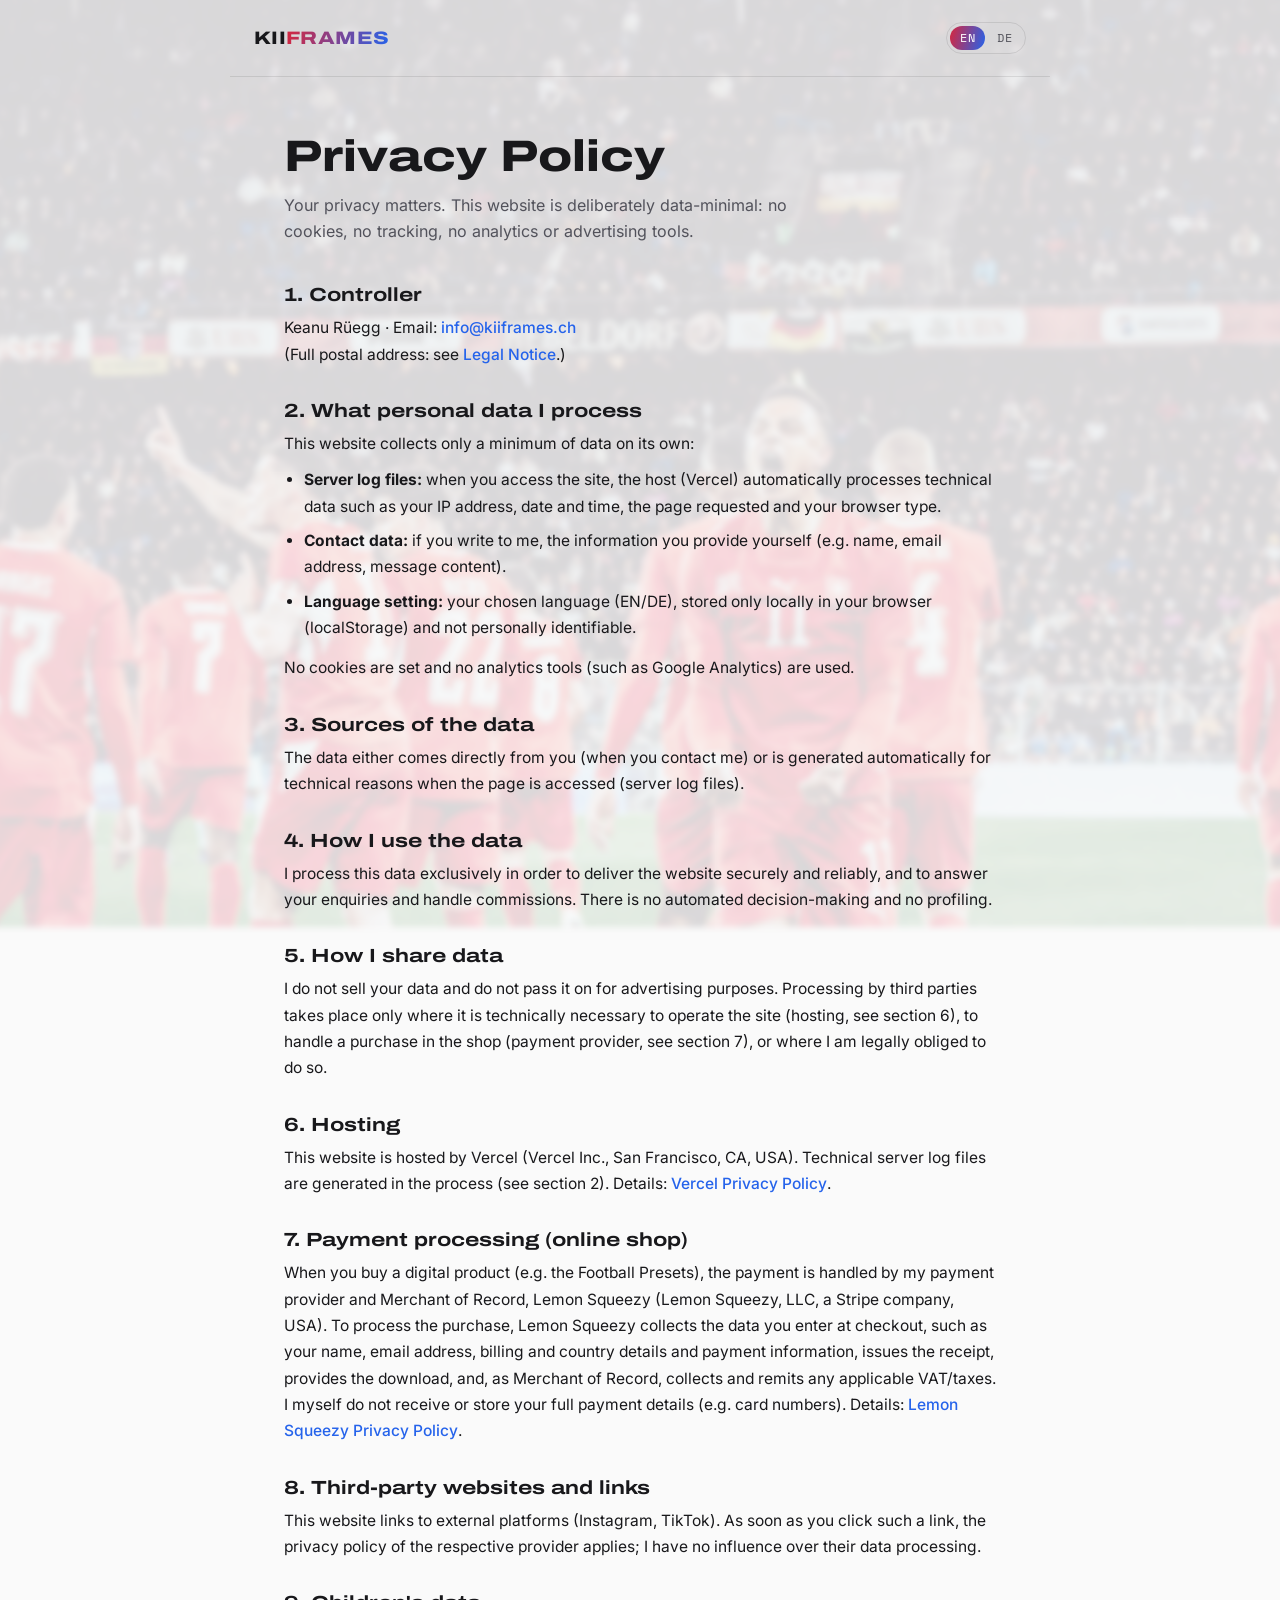
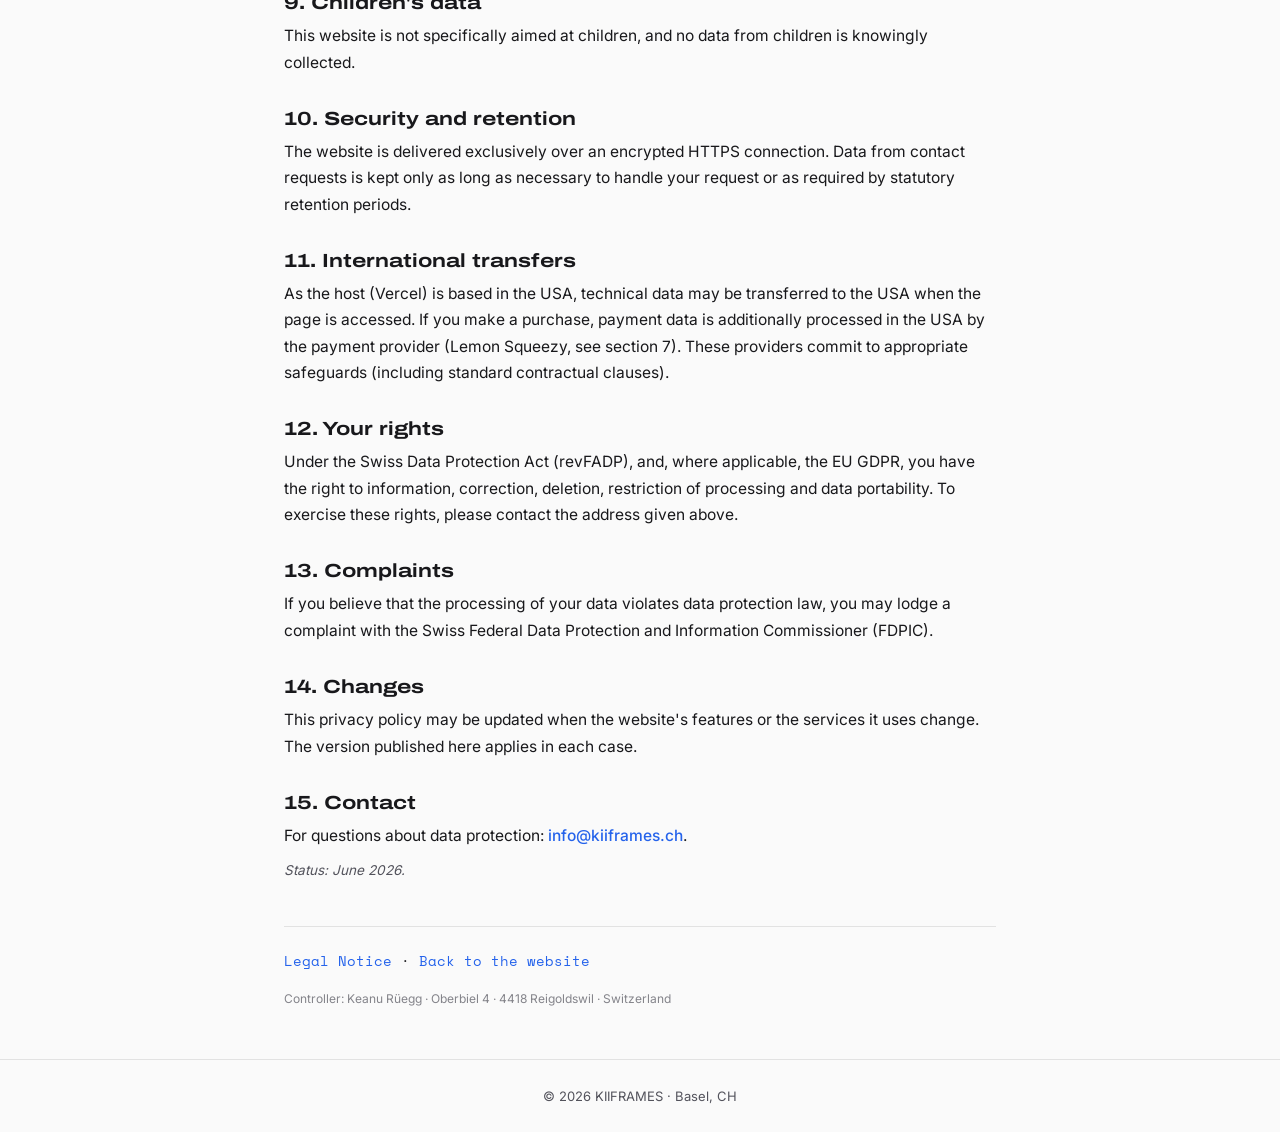
==== commit a7118199: "feat: subtle photo background for light sections + copy cleanup - Add a fixed, slightly blurred sign" ====
--- a/datenschutz.html
+++ b/datenschutz.html
@@ -4,11 +4,11 @@
 <meta charset="UTF-8">
 <meta name="viewport" content="width=device-width, initial-scale=1.0">
 <meta http-equiv="Content-Security-Policy" content="default-src 'self'; base-uri 'self'; object-src 'none'; img-src 'self' data:; style-src 'self'; font-src 'self'; script-src 'self'; connect-src 'self'; form-action 'self'">
-<title>Privacy Policy — KIIFRAMES</title>
+<title>Privacy Policy · KIIFRAMES</title>
 <meta name="robots" content="noindex">
 <link rel="icon" href="data:image/svg+xml,%3Csvg xmlns='http://www.w3.org/2000/svg' viewBox='0 0 32 32'%3E%3Crect width='32' height='32' rx='7' fill='%2314141A'/%3E%3Ctext x='16' y='22' font-family='Arial,sans-serif' font-size='17' font-weight='800' fill='%23D7263D' text-anchor='middle'%3EK%3C/text%3E%3C/svg%3E">
 <link rel="stylesheet" href="fonts.css?v=1">
-<link rel="stylesheet" href="styles.css?v=5">
+<link rel="stylesheet" href="styles.css?v=6">
 </head>
 <body class="legal-page">
 
@@ -52,7 +52,7 @@
     <p>This website is hosted by Vercel (Vercel Inc., San Francisco, CA, USA). Technical server log files are generated in the process (see section 2). Details: <a href="https://vercel.com/legal/privacy-policy" target="_blank" rel="noopener noreferrer">Vercel Privacy Policy</a>.</p>
 
     <h2>7. Payment processing (online shop)</h2>
-    <p>When you buy a digital product (e.g. the Football Presets), the payment is handled by my payment provider and Merchant of Record, Lemon Squeezy (Lemon Squeezy, LLC, a Stripe company, USA). To process the purchase, Lemon Squeezy collects the data you enter at checkout — such as your name, email address, billing and country details and payment information — issues the receipt, provides the download, and, as Merchant of Record, collects and remits any applicable VAT/taxes. I myself do not receive or store your full payment details (e.g. card numbers). Details: <a href="https://www.lemonsqueezy.com/privacy" target="_blank" rel="noopener noreferrer">Lemon Squeezy Privacy Policy</a>.</p>
+    <p>When you buy a digital product (e.g. the Football Presets), the payment is handled by my payment provider and Merchant of Record, Lemon Squeezy (Lemon Squeezy, LLC, a Stripe company, USA). To process the purchase, Lemon Squeezy collects the data you enter at checkout, such as your name, email address, billing and country details and payment information, issues the receipt, provides the download, and, as Merchant of Record, collects and remits any applicable VAT/taxes. I myself do not receive or store your full payment details (e.g. card numbers). Details: <a href="https://www.lemonsqueezy.com/privacy" target="_blank" rel="noopener noreferrer">Lemon Squeezy Privacy Policy</a>.</p>
 
     <h2>8. Third-party websites and links</h2>
     <p>This website links to external platforms (Instagram, TikTok). As soon as you click such a link, the privacy policy of the respective provider applies; I have no influence over their data processing.</p>
@@ -67,7 +67,7 @@
     <p>As the host (Vercel) is based in the USA, technical data may be transferred to the USA when the page is accessed. If you make a purchase, payment data is additionally processed in the USA by the payment provider (Lemon Squeezy, see section 7). These providers commit to appropriate safeguards (including standard contractual clauses).</p>
 
     <h2>12. Your rights</h2>
-    <p>Under the Swiss Data Protection Act (revFADP) — and, where applicable, the EU GDPR — you have the right to information, correction, deletion, restriction of processing and data portability. To exercise these rights, please contact the address given above.</p>
+    <p>Under the Swiss Data Protection Act (revFADP), and, where applicable, the EU GDPR, you have the right to information, correction, deletion, restriction of processing and data portability. To exercise these rights, please contact the address given above.</p>
 
     <h2>13. Complaints</h2>
     <p>If you believe that the processing of your data violates data protection law, you may lodge a complaint with the Swiss Federal Data Protection and Information Commissioner (FDPIC).</p>
@@ -113,7 +113,7 @@
     <p>Diese Website wird über Vercel (Vercel Inc., San Francisco, CA, USA) gehostet. Dabei fallen technische Server-Logfiles an (siehe Punkt 2). Details: <a href="https://vercel.com/legal/privacy-policy" target="_blank" rel="noopener noreferrer">Vercel Privacy Policy</a>.</p>
 
     <h2>7. Zahlungsabwicklung (Online-Shop)</h2>
-    <p>Wenn du ein digitales Produkt kaufst (z.B. die Football Presets), wird die Zahlung über meinen Zahlungsdienstleister und Merchant of Record Lemon Squeezy (Lemon Squeezy, LLC, ein Unternehmen von Stripe, USA) abgewickelt. Zur Abwicklung des Kaufs erhebt Lemon Squeezy die Daten, die du im Checkout eingibst — etwa Name, E-Mail-Adresse, Rechnungs- und Länderangaben sowie Zahlungsinformationen —, stellt dir Beleg und Download bereit und erhebt und führt als Merchant of Record allfällige MwSt./Steuern ab. Deine vollständigen Zahlungsdaten (z.B. Kartennummern) erhalte oder speichere ich selbst nicht. Details: <a href="https://www.lemonsqueezy.com/privacy" target="_blank" rel="noopener noreferrer">Datenschutzerklärung von Lemon Squeezy</a>.</p>
+    <p>Wenn du ein digitales Produkt kaufst (z.B. die Football Presets), wird die Zahlung über meinen Zahlungsdienstleister und Merchant of Record Lemon Squeezy (Lemon Squeezy, LLC, ein Unternehmen von Stripe, USA) abgewickelt. Zur Abwicklung des Kaufs erhebt Lemon Squeezy die Daten, die du im Checkout eingibst, etwa Name, E-Mail-Adresse, Rechnungs- und Länderangaben sowie Zahlungsinformationen, stellt dir Beleg und Download bereit und erhebt und führt als Merchant of Record allfällige MwSt./Steuern ab. Deine vollständigen Zahlungsdaten (z.B. Kartennummern) erhalte oder speichere ich selbst nicht. Details: <a href="https://www.lemonsqueezy.com/privacy" target="_blank" rel="noopener noreferrer">Datenschutzerklärung von Lemon Squeezy</a>.</p>
 
     <h2>8. Websites und Links von Drittanbietern</h2>
     <p>Diese Website verlinkt auf externe Plattformen (Instagram, TikTok). Sobald du einen solchen Link anklickst, gelten die Datenschutzbestimmungen des jeweiligen Anbieters; auf deren Datenverarbeitung habe ich keinen Einfluss.</p>
@@ -128,7 +128,7 @@
     <p>Da der Hoster (Vercel) seinen Sitz in den USA hat, können beim Seitenaufruf technische Daten in die USA übertragen werden. Bei einem Kauf werden zudem Zahlungsdaten in den USA durch den Zahlungsdienstleister (Lemon Squeezy, siehe Punkt 7) verarbeitet. Diese Anbieter verpflichten sich zu angemessenen Schutzmassnahmen (u.a. Standardvertragsklauseln).</p>
 
     <h2>12. Deine Rechte</h2>
-    <p>Im Rahmen des Schweizer Datenschutzgesetzes (revDSG) — und sofern anwendbar der EU-DSGVO — hast du das Recht auf Auskunft, Berichtigung, Löschung, Einschränkung der Bearbeitung sowie auf Datenübertragbarkeit. Wende dich dafür an die oben genannte Kontaktadresse.</p>
+    <p>Im Rahmen des Schweizer Datenschutzgesetzes (revDSG), und sofern anwendbar der EU-DSGVO, hast du das Recht auf Auskunft, Berichtigung, Löschung, Einschränkung der Bearbeitung sowie auf Datenübertragbarkeit. Wende dich dafür an die oben genannte Kontaktadresse.</p>
 
     <h2>13. Beschwerde</h2>
     <p>Bist du der Ansicht, dass die Bearbeitung deiner Daten gegen das Datenschutzrecht verstösst, kannst du dich beim Eidgenössischen Datenschutz- und Öffentlichkeitsbeauftragten (EDÖB) beschweren.</p>
--- a/styles.css
+++ b/styles.css
@@ -45,6 +45,22 @@
   font-family: var(--font-body);
   -webkit-font-smoothing: antialiased;
   overflow-x: hidden;
+}
+
+/* Subtle full-page photo behind the light sections. It's fixed and sits at
+   z-index -1, so the opaque dark sections (hero, presets) naturally cover it
+   and it only shows through the light sections (services, about, gallery,
+   contact, footer). Swap the image url below to change the shot. */
+body::before {
+  content: "";
+  position: fixed;
+  inset: 0;
+  z-index: -1;
+  background: url("images/basel-celly-scream.jpg") center 35% / cover no-repeat;
+  filter: blur(3px);
+  transform: scale(1.06); /* hides the soft blurred edges */
+  opacity: 0.14;
+  pointer-events: none;
 }
 
 img { display: block; max-width: 100%; }
@@ -299,25 +315,138 @@
   min-height: 100vh;
   min-height: 100dvh;
   display: flex;
+  align-items: center;
+  justify-content: center;
+  overflow: hidden;
+  background:
+    radial-gradient(60% 55% at 28% 28%, rgba(37,99,235,0.20), transparent 70%),
+    radial-gradient(55% 50% at 80% 74%, rgba(215,38,61,0.18), transparent 70%),
+    #0B0B0F;
+}
+
+/* Scrolling photo marquee — 4 rows, alternating directions */
+.hero-marquee {
+  position: absolute;
+  inset: 0;
+  z-index: 0;
+  display: flex;
   flex-direction: column;
   justify-content: center;
-  padding: 140px 32px 100px;
-  overflow: hidden;
-}
-.hero-bg { position: absolute; inset: 0; z-index: -1; }
-.hero-bg-img {
+  gap: clamp(10px, 1.6vh, 20px);
+  padding: 78px 0 40px;
+}
+.marquee-row {
+  display: flex;
+  gap: clamp(10px, 1.4vw, 18px);
+  width: max-content;
+  flex: none;
+  will-change: transform;
+}
+.marquee-row img {
+  width: clamp(200px, 26vw, 380px);
+  height: clamp(130px, 22vh, 230px);
+  flex: none;
+  border-radius: 18px;
+  object-fit: cover;
+  box-shadow: 0 16px 36px -12px rgba(0,0,0,0.75);
+  border: 1px solid rgba(255,255,255,0.07);
+}
+.marquee-left  { animation: marquee-l 58s linear infinite; }
+.marquee-right { animation: marquee-r 58s linear infinite; }
+.marquee-row:nth-child(2) { animation-duration: 72s; }
+.marquee-row:nth-child(3) { animation-duration: 64s; }
+.marquee-row:nth-child(4) { animation-duration: 80s; }
+@keyframes marquee-l { from { transform: translateX(0); }     to { transform: translateX(-50%); } }
+@keyframes marquee-r { from { transform: translateX(-50%); }  to { transform: translateX(0); } }
+
+/* Scrims: dark top/bottom for navbar legibility + section blend, subtle vignette */
+.hero-topfade {
+  position: absolute;
+  inset: 0;
+  z-index: 1;
+  pointer-events: none;
+  background:
+    linear-gradient(180deg, rgba(11,11,15,0.9) 0%, rgba(11,11,15,0) 22%),
+    radial-gradient(140% 100% at 50% 46%, transparent 52%, rgba(11,11,15,0.26));
+}
+
+/* Liquid-glass name plate */
+.hero-nameplate {
+  position: relative;
+  z-index: 2;
+  display: flex;
+  flex-direction: column;
+  align-items: center;
+  gap: clamp(10px, 1.8vh, 18px);
+}
+/* Soft ambient darkening behind the name (no box) so the glass letters read */
+.hero-nameplate::before {
+  content: "";
+  position: absolute;
+  z-index: -1;
+  left: 50%;
+  top: 46%;
+  transform: translate(-50%, -50%);
+  width: 128%;
+  height: 250%;
+  background: radial-gradient(ellipse at center, rgba(8,8,12,0.4) 0%, rgba(8,8,12,0.16) 46%, transparent 70%);
+  filter: blur(30px);
+  pointer-events: none;
+}
+/* Frosted "liquid glass" letters — the photos show through, blurred */
+.hero-name-stack {
+  position: relative;
+  width: min(94vw, 1000px);
+  height: clamp(66px, 16vh, 172px);
+}
+.hero-glass-name {
+  position: absolute;
+  inset: 0;
+  background: rgba(255,255,255,0.05);
+  -webkit-backdrop-filter: blur(8px) brightness(1.08);
+  backdrop-filter: blur(8px) brightness(1.08);
+  -webkit-mask: center / contain no-repeat url("data:image/svg+xml,%3Csvg%20xmlns='http://www.w3.org/2000/svg'%20width='1120'%20height='180'%20viewBox='0%200%201120%20180'%3E%3Ctext%20x='560'%20y='135'%20text-anchor='middle'%20font-family='Arial,Helvetica,sans-serif'%20font-weight='900'%20font-size='140'%20letter-spacing='2'%20fill='%23ffffff'%3EKIIFRAMES%3C/text%3E%3C/svg%3E");
+          mask: center / contain no-repeat url("data:image/svg+xml,%3Csvg%20xmlns='http://www.w3.org/2000/svg'%20width='1120'%20height='180'%20viewBox='0%200%201120%20180'%3E%3Ctext%20x='560'%20y='135'%20text-anchor='middle'%20font-family='Arial,Helvetica,sans-serif'%20font-weight='900'%20font-size='140'%20letter-spacing='2'%20fill='%23ffffff'%3EKIIFRAMES%3C/text%3E%3C/svg%3E");
+}
+.hero-glass-outline {
+  position: absolute;
+  inset: 0;
   width: 100%;
   height: 100%;
-  object-fit: cover;
-  object-position: center 25%;
-  filter: grayscale(0.15) contrast(1.05);
-}
-.hero-bg-fade {
-  position: absolute;
-  inset: 0;
-  background:
-    linear-gradient(180deg, rgba(250,250,250,0.55) 0%, rgba(250,250,250,0.88) 55%, var(--color-bg) 92%),
-    linear-gradient(90deg, rgba(250,250,250,0.6) 0%, rgba(250,250,250,0.15) 45%, rgba(250,250,250,0.15) 55%, rgba(250,250,250,0.6) 100%);
+  filter: drop-shadow(0 2px 6px rgba(0,0,0,0.5));
+  pointer-events: none;
+}
+.hero-nameplate-sub {
+  font-family: var(--font-mono);
+  font-size: clamp(11px, 1.35vw, 14px);
+  letter-spacing: 0.16em;
+  text-transform: uppercase;
+  color: rgba(255,255,255,0.8);
+  text-shadow: 0 1px 14px rgba(0,0,0,0.75);
+}
+
+/* Navbar over the dark hero (top state, before scroll) */
+.navbar:not(.scrolled) .logo { color: #fff; }
+.navbar:not(.scrolled) .nav-links a:not(.nav-cta) { color: rgba(255,255,255,0.82); }
+.navbar:not(.scrolled) .nav-links a:not(.nav-cta):not(.nav-social):hover { color: #fff; }
+.navbar:not(.scrolled) .nav-social { color: rgba(255,255,255,0.82); border-color: rgba(255,255,255,0.22); }
+.navbar:not(.scrolled) .lang-switch { border-color: rgba(255,255,255,0.24); }
+.navbar:not(.scrolled) .lang-opt { color: rgba(255,255,255,0.72); }
+.navbar:not(.scrolled) .nav-cta {
+  background: rgba(255,255,255,0.13);
+  color: #fff !important;
+  border: 1px solid rgba(255,255,255,0.32);
+}
+.navbar:not(.scrolled) .nav-cta:hover { background: var(--gradient-rb); border-color: transparent; }
+.navbar:not(.scrolled) .nav-burger:not(.open) span { background: #fff; }
+
+@media (prefers-reduced-motion: reduce) {
+  .marquee-left, .marquee-right { animation: none; }
+}
+@media (max-width: 560px) {
+  .hero-marquee { gap: 8px; padding-top: 70px; }
+  .marquee-row img { width: clamp(150px, 44vw, 210px); height: clamp(94px, 15vh, 150px); border-radius: 12px; }
+  .hero-nameplate { border-radius: 22px; }
 }
 
 .hero-content {
@@ -799,6 +928,32 @@
    Gallery
    ============================================ */
 .gallery { padding-bottom: 60px; }
+.gallery-filters {
+  display: flex;
+  flex-wrap: wrap;
+  justify-content: center;
+  gap: 8px;
+  max-width: 1240px;
+  margin: 0 auto 30px;
+  padding: 0 32px;
+}
+.gallery-filter {
+  font-family: var(--font-mono);
+  font-size: 13px;
+  letter-spacing: 0.02em;
+  color: var(--color-ink-soft);
+  padding: 9px 20px;
+  border: 1px solid var(--color-line);
+  border-radius: var(--radius-pill);
+  transition: color 0.2s, background 0.25s var(--ease-out), border-color 0.2s;
+}
+.gallery-filter:hover { color: var(--color-ink); border-color: var(--color-ink); }
+.gallery-filter.is-active {
+  background: var(--color-ink);
+  color: #fff;
+  border-color: var(--color-ink);
+}
+.gallery-item.is-hidden { display: none; }
 .gallery-grid {
   max-width: 1240px;
   margin: 0 auto;
@@ -932,6 +1087,28 @@
   margin-top: 2px;
 }
 .form-hint a { color: var(--color-accent); font-weight: 600; }
+
+/* Desktop fallback when no mail app is configured: copy email / message */
+.form-fallback {
+  margin-top: 16px;
+  padding: 18px 20px;
+  border: 1px solid var(--color-line);
+  border-radius: var(--radius-md);
+  background: var(--color-bg-soft);
+}
+.form-fallback[hidden] { display: none; }
+.form-fallback-text {
+  font-size: 14px;
+  line-height: 1.5;
+  color: var(--color-ink-soft);
+  margin-bottom: 14px;
+}
+.form-fallback-actions { display: flex; flex-wrap: wrap; gap: 10px; }
+.btn-copy {
+  padding: 11px 18px;
+  min-height: 40px;
+  font-size: 14px;
+}
 @media (max-width: 520px) {
   .form-row { grid-template-columns: 1fr; }
   .contact-glass-panel { padding: 56px 24px; }
@@ -1201,7 +1378,6 @@
 @media (max-width: 760px) {
   .nav-links { display: none; }
   .nav-burger { display: flex; }
-  .hero { padding-top: 120px; }
   .section-head { padding: 80px 24px 40px; }
   .services-grid, .gallery-grid { padding-left: 24px; padding-right: 24px; }
   .presets-inner { padding: 90px 24px; }
